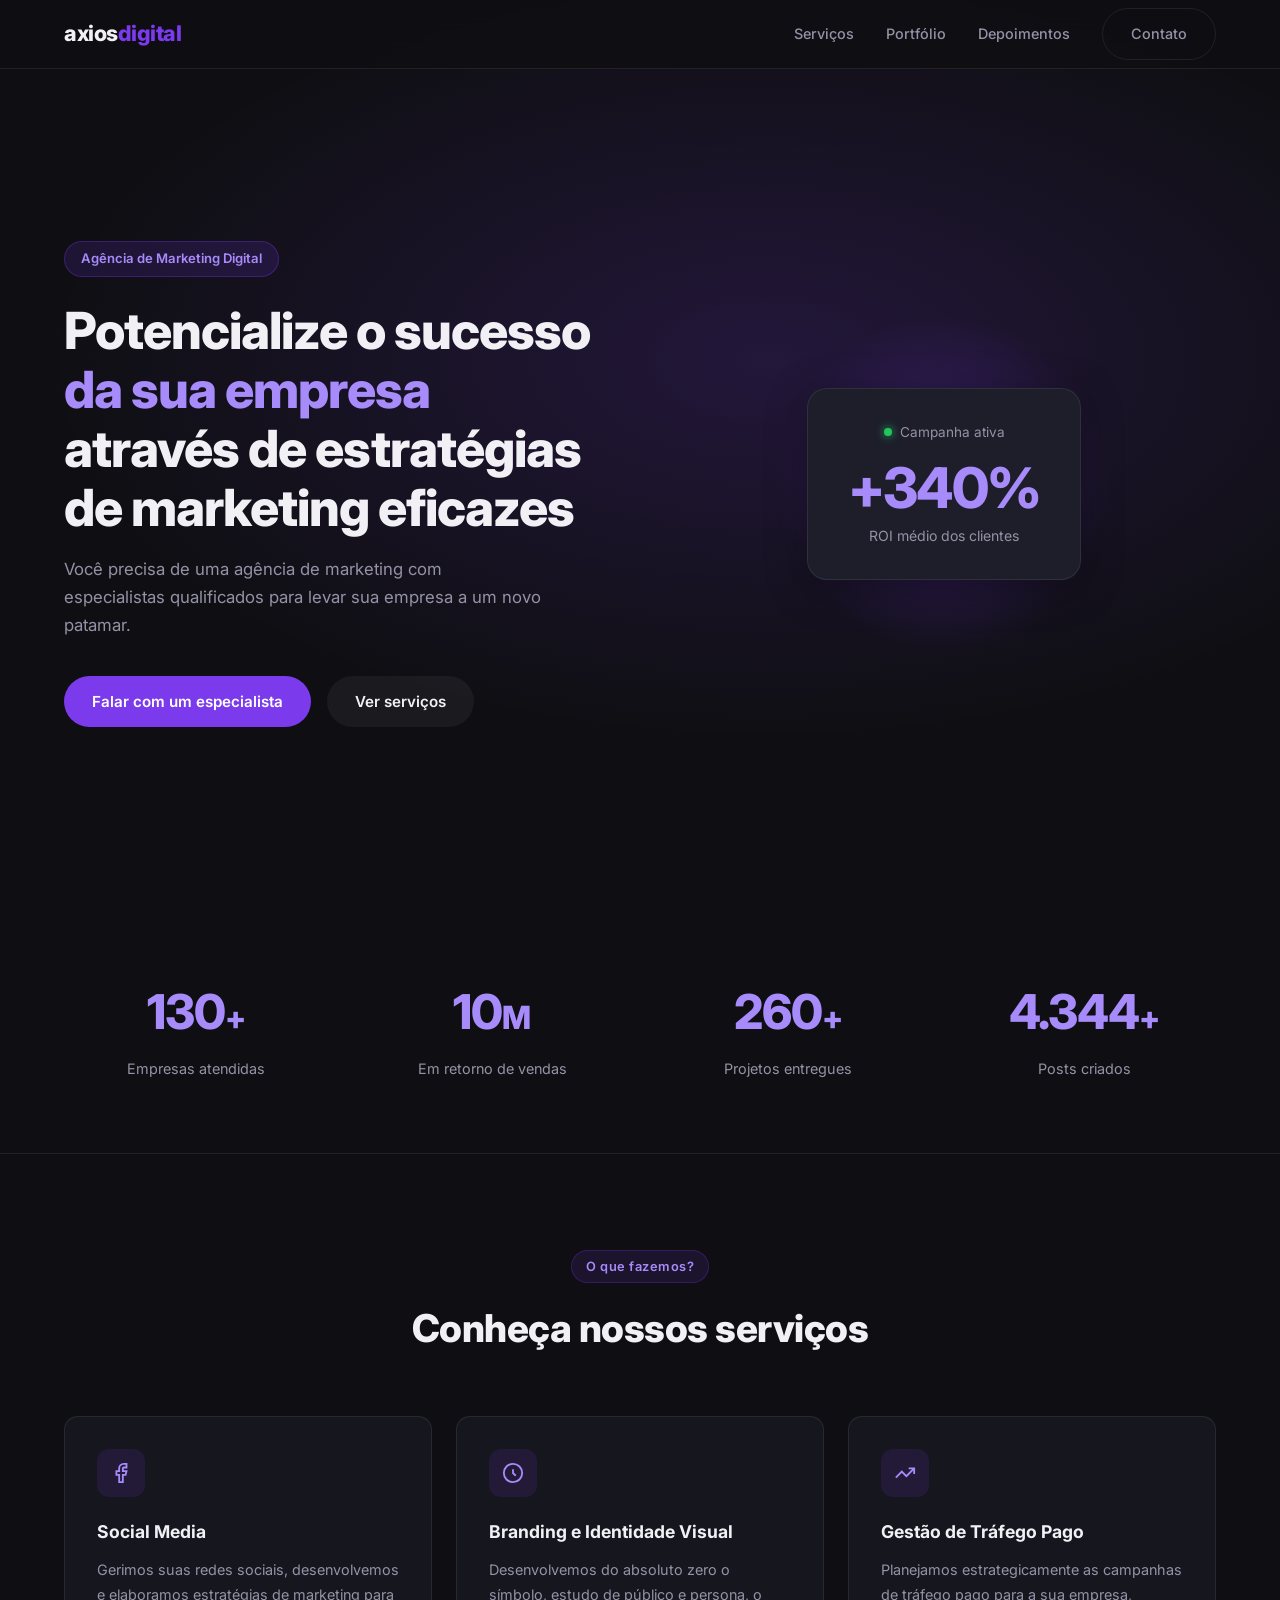
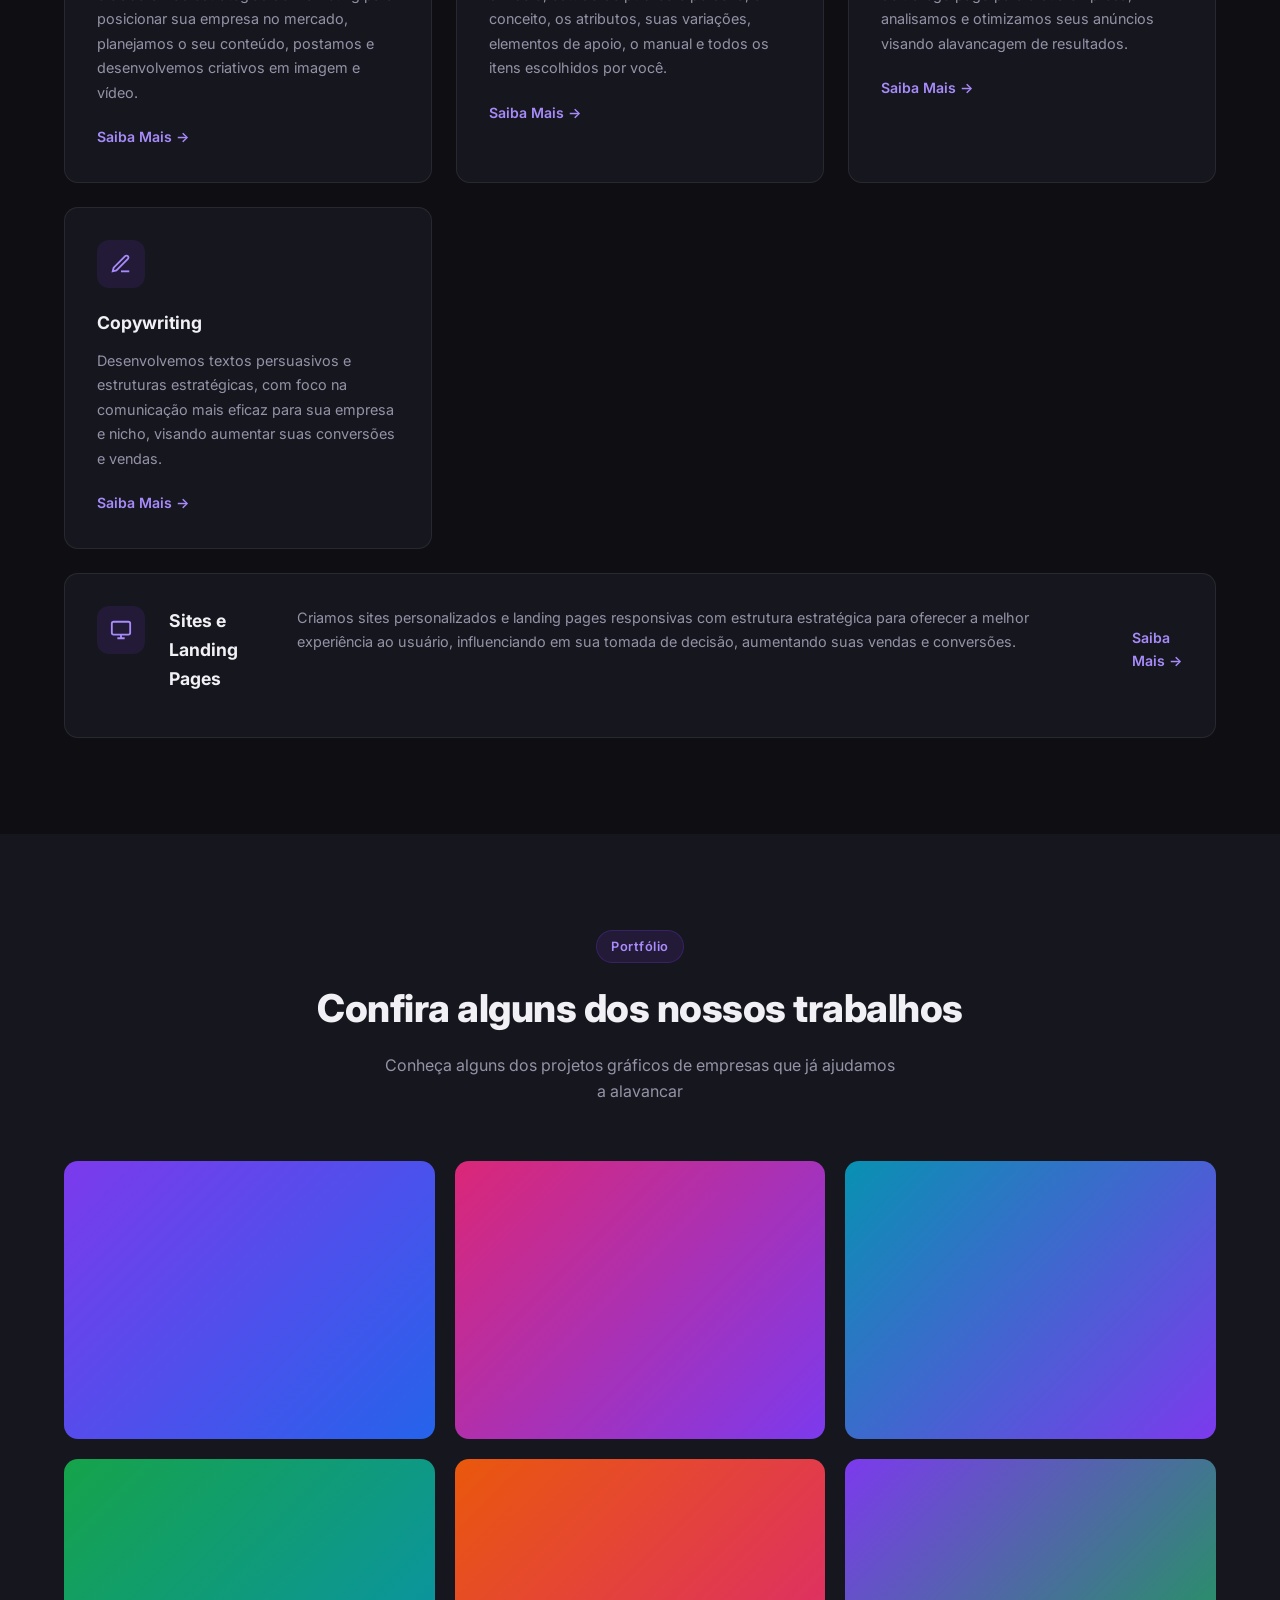
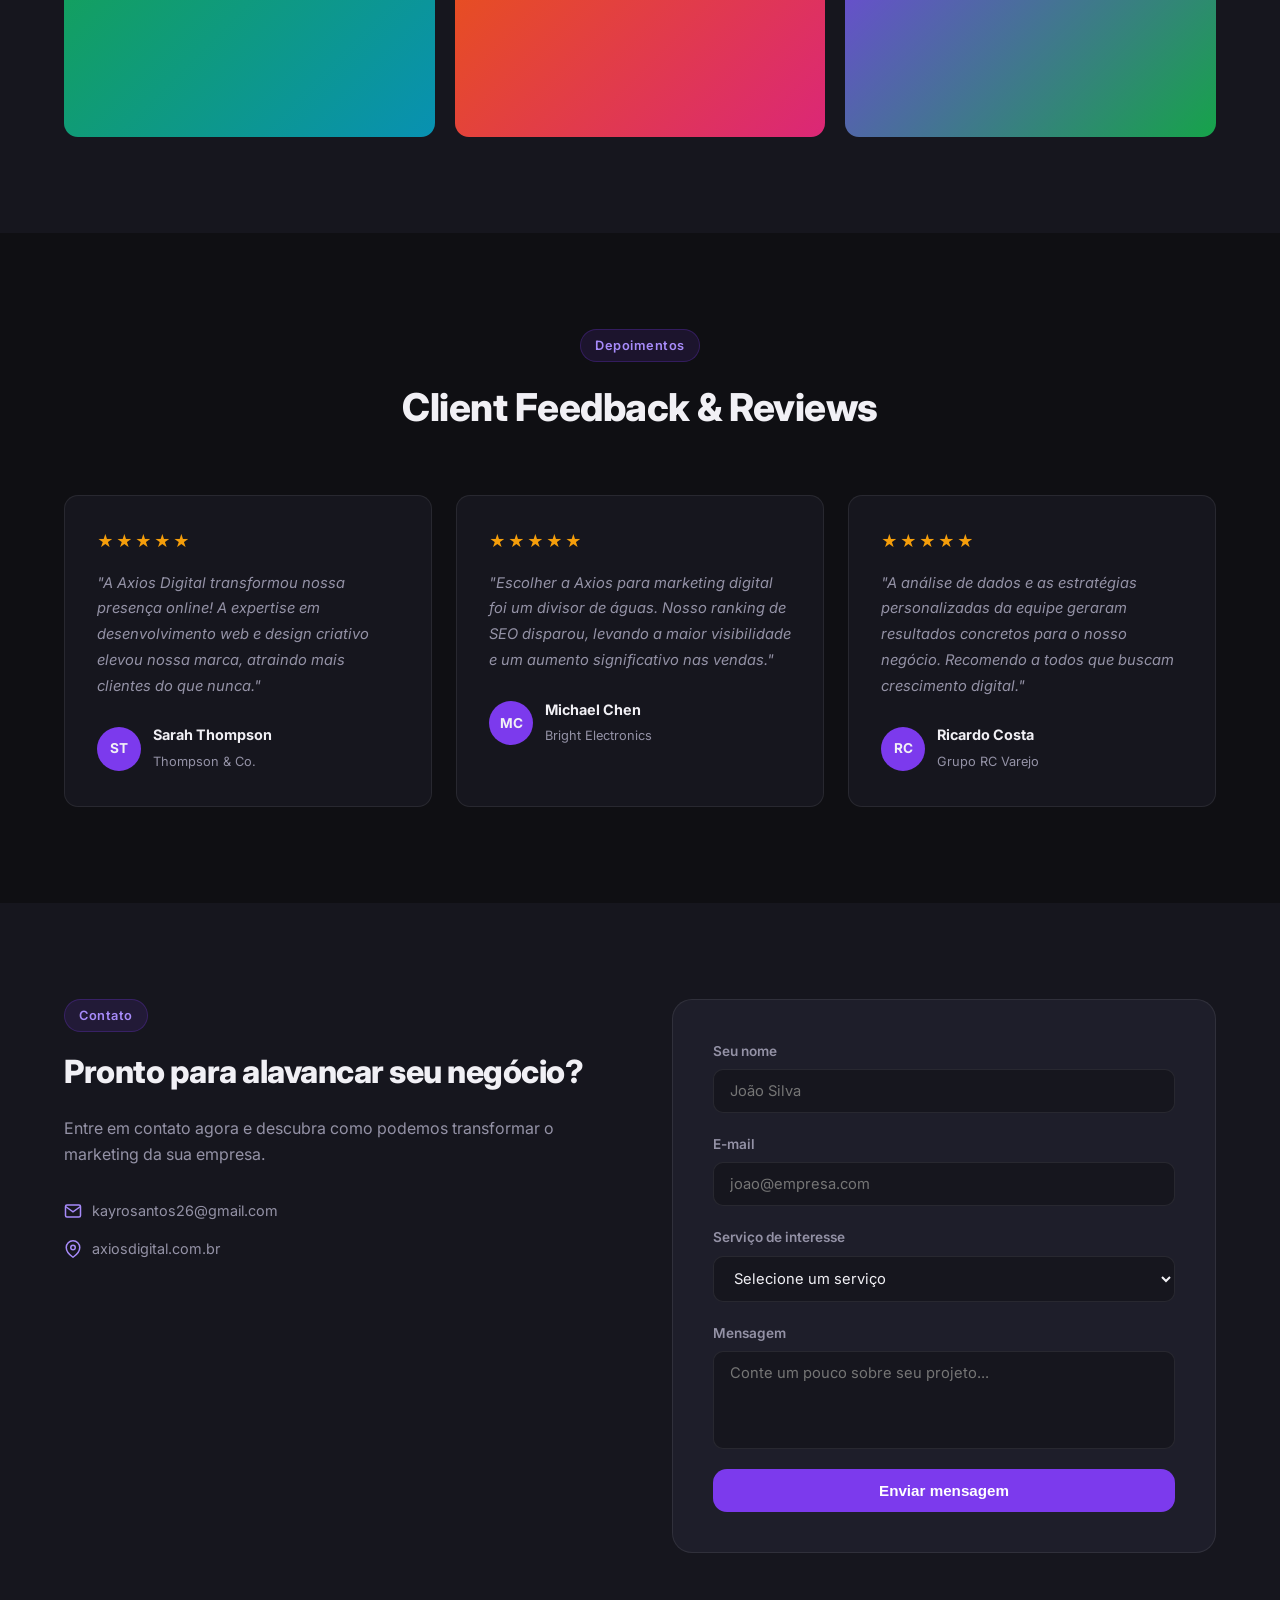
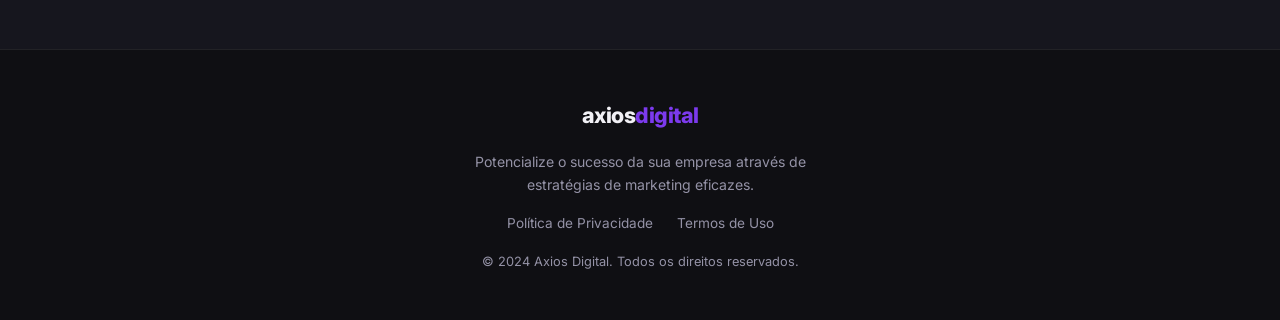
==== index.html @ 8323177e "deploy: publicar site axiosdigital no GitHub Pages" ====
<!DOCTYPE html>
<html lang="pt-BR">
<head>
  <meta charset="UTF-8" />
  <meta name="viewport" content="width=device-width, initial-scale=1.0" />
  <title>Axios Digital — Agência de Marketing</title>
  <meta name="description" content="Potencialize o sucesso da sua empresa através de estratégias de marketing eficazes." />
  <link rel="preconnect" href="https://fonts.googleapis.com" />
  <link href="https://fonts.googleapis.com/css2?family=Inter:wght@300;400;500;600;700;800&display=swap" rel="stylesheet" />
  <link rel="stylesheet" href="style.css" />
</head>
<body>

  <!-- NAV -->
  <header class="nav" id="nav">
    <div class="container nav__inner">
      <a href="#" class="nav__logo">axios<span>digital</span></a>
      <nav class="nav__links">
        <a href="#servicos">Serviços</a>
        <a href="#portfolio">Portfólio</a>
        <a href="#depoimentos">Depoimentos</a>
        <a href="#contato" class="btn btn--outline">Contato</a>
      </nav>
      <button class="nav__hamburger" id="hamburger" aria-label="Menu">
        <span></span><span></span><span></span>
      </button>
    </div>
  </header>

  <!-- HERO -->
  <section class="hero">
    <div class="container hero__inner">
      <div class="hero__text">
        <span class="hero__badge">Agência de Marketing Digital</span>
        <h1 class="hero__title">Potencialize o sucesso <span>da sua empresa</span> através de estratégias de marketing eficazes</h1>
        <p class="hero__sub">Você precisa de uma agência de marketing com especialistas qualificados para levar sua empresa a um novo patamar.</p>
        <div class="hero__ctas">
          <a href="#contato" class="btn btn--primary">Falar com um especialista</a>
          <a href="#servicos" class="btn btn--ghost">Ver serviços</a>
        </div>
      </div>
      <div class="hero__image">
        <div class="hero__glow"></div>
        <div class="hero__card">
          <div class="hero__card-line">
            <span class="dot dot--green"></span>
            <span>Campanha ativa</span>
          </div>
          <div class="hero__card-stat">+340%</div>
          <div class="hero__card-label">ROI médio dos clientes</div>
        </div>
      </div>
    </div>
    <div class="hero__wave">
      <svg viewBox="0 0 1440 80" preserveAspectRatio="none"><path d="M0,40 C360,80 1080,0 1440,40 L1440,80 L0,80 Z" fill="#0f0f13"/></svg>
    </div>
  </section>

  <!-- COUNTERS -->
  <section class="counters" id="counters">
    <div class="container counters__grid">
      <div class="counter-item">
        <span class="counter-num" data-target="150">0</span><span class="counter-plus">+</span>
        <p>Empresas atendidas</p>
      </div>
      <div class="counter-item">
        <span class="counter-num" data-target="12">0</span><span class="counter-plus">M</span>
        <p>Em retorno de vendas</p>
      </div>
      <div class="counter-item">
        <span class="counter-num" data-target="300">0</span><span class="counter-plus">+</span>
        <p>Projetos entregues</p>
      </div>
      <div class="counter-item">
        <span class="counter-num" data-target="5000">0</span><span class="counter-plus">+</span>
        <p>Posts criados</p>
      </div>
    </div>
  </section>

  <!-- SERVICES -->
  <section class="services" id="servicos">
    <div class="container">
      <div class="section-header">
        <span class="section-tag">O que fazemos?</span>
        <h2>Conheça nossos serviços</h2>
      </div>
      <div class="services__grid">
        <div class="service-card">
          <div class="service-card__icon">
            <svg viewBox="0 0 24 24" fill="none" stroke="currentColor" stroke-width="2"><path d="M18 2h-3a5 5 0 0 0-5 5v3H7v4h3v8h4v-8h3l1-4h-4V7a1 1 0 0 1 1-1h3z"/></svg>
          </div>
          <h3>Social Media</h3>
          <p>Gerimos suas redes sociais, desenvolvemos e elaboramos estratégias de marketing para posicionar sua empresa no mercado, planejamos o seu conteúdo, postamos e desenvolvemos criativos em imagem e vídeo.</p>
          <a href="#contato" class="service-link">Saiba Mais →</a>
        </div>
        <div class="service-card">
          <div class="service-card__icon">
            <svg viewBox="0 0 24 24" fill="none" stroke="currentColor" stroke-width="2"><circle cx="12" cy="12" r="10"/><path d="M12 8v4l3 3"/></svg>
          </div>
          <h3>Branding e Identidade Visual</h3>
          <p>Desenvolvemos do absoluto zero o símbolo, estudo de público e persona, o conceito, os atributos, suas variações, elementos de apoio, o manual e todos os itens escolhidos por você.</p>
          <a href="#contato" class="service-link">Saiba Mais →</a>
        </div>
        <div class="service-card">
          <div class="service-card__icon">
            <svg viewBox="0 0 24 24" fill="none" stroke="currentColor" stroke-width="2"><polyline points="22 7 13.5 15.5 8.5 10.5 2 17"/><polyline points="16 7 22 7 22 13"/></svg>
          </div>
          <h3>Gestão de Tráfego Pago</h3>
          <p>Planejamos estrategicamente as campanhas de tráfego pago para a sua empresa, analisamos e otimizamos seus anúncios visando alavancagem de resultados.</p>
          <a href="#contato" class="service-link">Saiba Mais →</a>
        </div>
        <div class="service-card">
          <div class="service-card__icon">
            <svg viewBox="0 0 24 24" fill="none" stroke="currentColor" stroke-width="2"><path d="M12 20h9"/><path d="M16.5 3.5a2.121 2.121 0 0 1 3 3L7 19l-4 1 1-4L16.5 3.5z"/></svg>
          </div>
          <h3>Copywriting</h3>
          <p>Desenvolvemos textos persuasivos e estruturas estratégicas, com foco na comunicação mais eficaz para sua empresa e nicho, visando aumentar suas conversões e vendas.</p>
          <a href="#contato" class="service-link">Saiba Mais →</a>
        </div>
        <div class="service-card service-card--wide">
          <div class="service-card__icon">
            <svg viewBox="0 0 24 24" fill="none" stroke="currentColor" stroke-width="2"><rect x="2" y="3" width="20" height="14" rx="2"/><path d="M8 21h8M12 17v4"/></svg>
          </div>
          <h3>Sites e Landing Pages</h3>
          <p>Criamos sites personalizados e landing pages responsivas com estrutura estratégica para oferecer a melhor experiência ao usuário, influenciando em sua tomada de decisão, aumentando suas vendas e conversões.</p>
          <a href="#contato" class="service-link">Saiba Mais →</a>
        </div>
      </div>
    </div>
  </section>

  <!-- PORTFOLIO -->
  <section class="portfolio" id="portfolio">
    <div class="container">
      <div class="section-header">
        <span class="section-tag">Portfólio</span>
        <h2>Confira alguns dos nossos trabalhos</h2>
        <p>Conheça alguns dos projetos gráficos de empresas que já ajudamos a alavancar</p>
      </div>
      <div class="portfolio__grid">
        <div class="portfolio-item"><div class="portfolio-item__img portfolio-item__img--1"></div><div class="portfolio-item__overlay"><a href="#contato" class="btn btn--primary">Ver Projeto</a></div></div>
        <div class="portfolio-item"><div class="portfolio-item__img portfolio-item__img--2"></div><div class="portfolio-item__overlay"><a href="#contato" class="btn btn--primary">Ver Projeto</a></div></div>
        <div class="portfolio-item"><div class="portfolio-item__img portfolio-item__img--3"></div><div class="portfolio-item__overlay"><a href="#contato" class="btn btn--primary">Ver Projeto</a></div></div>
        <div class="portfolio-item"><div class="portfolio-item__img portfolio-item__img--4"></div><div class="portfolio-item__overlay"><a href="#contato" class="btn btn--primary">Ver Projeto</a></div></div>
        <div class="portfolio-item"><div class="portfolio-item__img portfolio-item__img--5"></div><div class="portfolio-item__overlay"><a href="#contato" class="btn btn--primary">Ver Projeto</a></div></div>
        <div class="portfolio-item"><div class="portfolio-item__img portfolio-item__img--6"></div><div class="portfolio-item__overlay"><a href="#contato" class="btn btn--primary">Ver Projeto</a></div></div>
      </div>
    </div>
  </section>

  <!-- TESTIMONIALS -->
  <section class="testimonials" id="depoimentos">
    <div class="container">
      <div class="section-header">
        <span class="section-tag">Depoimentos</span>
        <h2>Client Feedback & Reviews</h2>
      </div>
      <div class="testimonials__grid">
        <div class="testimonial-card">
          <div class="testimonial-card__stars">★★★★★</div>
          <p>"A Axios Digital transformou nossa presença online! A expertise em desenvolvimento web e design criativo elevou nossa marca, atraindo mais clientes do que nunca."</p>
          <div class="testimonial-card__author"><div class="testimonial-card__avatar">ST</div><div><strong>Sarah Thompson</strong><span>Thompson & Co.</span></div></div>
        </div>
        <div class="testimonial-card">
          <div class="testimonial-card__stars">★★★★★</div>
          <p>"Escolher a Axios para marketing digital foi um divisor de águas. Nosso ranking de SEO disparou, levando a maior visibilidade e um aumento significativo nas vendas."</p>
          <div class="testimonial-card__author"><div class="testimonial-card__avatar">MC</div><div><strong>Michael Chen</strong><span>Bright Electronics</span></div></div>
        </div>
        <div class="testimonial-card">
          <div class="testimonial-card__stars">★★★★★</div>
          <p>"A análise de dados e as estratégias personalizadas da equipe geraram resultados concretos para o nosso negócio. Recomendo a todos que buscam crescimento digital."</p>
          <div class="testimonial-card__author"><div class="testimonial-card__avatar">RC</div><div><strong>Ricardo Costa</strong><span>Grupo RC Varejo</span></div></div>
        </div>
      </div>
    </div>
  </section>

  <!-- CONTACT -->
  <section class="contact" id="contato">
    <div class="container contact__inner">
      <div class="contact__text">
        <span class="section-tag">Contato</span>
        <h2>Pronto para alavancar seu negócio?</h2>
        <p>Entre em contato agora e descubra como podemos transformar o marketing da sua empresa.</p>
        <ul class="contact__info">
          <li><svg viewBox="0 0 24 24" fill="none" stroke="currentColor" stroke-width="2"><path d="M4 4h16c1.1 0 2 .9 2 2v12c0 1.1-.9 2-2 2H4c-1.1 0-2-.9-2-2V6c0-1.1.9-2 2-2z"/><polyline points="22,6 12,13 2,6"/></svg>kayrosantos26@gmail.com</li>
          <li><svg viewBox="0 0 24 24" fill="none" stroke="currentColor" stroke-width="2"><path d="M21 10c0 7-9 13-9 13s-9-6-9-13a9 9 0 0 1 18 0z"/><circle cx="12" cy="10" r="3"/></svg>axiosdigital.com.br</li>
        </ul>
      </div>
      <form class="contact__form" id="contactForm">
        <div class="form-group"><label for="nome">Seu nome</label><input type="text" id="nome" placeholder="João Silva" required /></div>
        <div class="form-group"><label for="email">E-mail</label><input type="email" id="email" placeholder="joao@empresa.com" required /></div>
        <div class="form-group"><label for="servico">Serviço de interesse</label><select id="servico"><option value="">Selecione um serviço</option><option>Social Media</option><option>Branding e Identidade Visual</option><option>Gestão de Tráfego Pago</option><option>Copywriting</option><option>Sites e Landing Pages</option></select></div>
        <div class="form-group"><label for="mensagem">Mensagem</label><textarea id="mensagem" rows="4" placeholder="Conte um pouco sobre seu projeto..."></textarea></div>
        <button type="submit" class="btn btn--primary btn--full">Enviar mensagem</button>
      </form>
    </div>
  </section>

  <!-- FOOTER -->
  <footer class="footer">
    <div class="container footer__inner">
      <a href="#" class="nav__logo">axios<span>digital</span></a>
      <p>Potencialize o sucesso da sua empresa através de estratégias de marketing eficazes.</p>
      <div class="footer__links">
        <a href="#">Política de Privacidade</a>
        <a href="#">Termos de Uso</a>
      </div>
      <p class="footer__copy">© 2024 Axios Digital. Todos os direitos reservados.</p>
    </div>
  </footer>

  <script src="main.js"></script>
</body>
</html>
---- style.css ----
*, *::before, *::after { box-sizing: border-box; margin: 0; padding: 0; }

:root {
  --accent: #7c3aed;
  --accent-light: #a78bfa;
  --accent-dark: #5b21b6;
  --bg: #0f0f13;
  --bg2: #16161e;
  --bg3: #1e1e2a;
  --text: #f1f0f5;
  --text-muted: #9492a6;
  --border: rgba(255,255,255,0.08);
  --radius: 14px;
  --shadow: 0 8px 40px rgba(0,0,0,0.4);
}

html { scroll-behavior: smooth; }
body { font-family: 'Inter', sans-serif; background: var(--bg); color: var(--text); line-height: 1.65; overflow-x: hidden; }
.container { max-width: 1200px; margin: 0 auto; padding: 0 24px; }

.btn { display: inline-flex; align-items: center; gap: 8px; padding: 13px 28px; border-radius: 50px; font-weight: 600; font-size: 0.95rem; text-decoration: none; cursor: pointer; border: none; transition: all 0.25s ease; }
.btn--primary { background: var(--accent); color: #fff; }
.btn--primary:hover { background: var(--accent-dark); transform: translateY(-2px); box-shadow: 0 8px 24px rgba(124,58,237,0.4); }
.btn--outline { background: transparent; color: var(--text); border: 1.5px solid var(--border); }
.btn--outline:hover { border-color: var(--accent); color: var(--accent); }
.btn--ghost { background: rgba(255,255,255,0.05); color: var(--text); }
.btn--ghost:hover { background: rgba(255,255,255,0.1); }
.btn--full { width: 100%; justify-content: center; border-radius: var(--radius); }

.nav { position: fixed; top: 0; left: 0; right: 0; z-index: 100; background: rgba(15,15,19,0.85); backdrop-filter: blur(16px); border-bottom: 1px solid var(--border); transition: background 0.3s; }
.nav__inner { display: flex; align-items: center; justify-content: space-between; height: 68px; }
.nav__logo { font-size: 1.35rem; font-weight: 800; color: var(--text); text-decoration: none; letter-spacing: -0.5px; }
.nav__logo span { color: var(--accent); }
.nav__links { display: flex; align-items: center; gap: 32px; }
.nav__links a { color: var(--text-muted); text-decoration: none; font-size: 0.9rem; font-weight: 500; transition: color 0.2s; }
.nav__links a:hover { color: var(--text); }
.nav__hamburger { display: none; flex-direction: column; gap: 5px; background: none; border: none; cursor: pointer; padding: 4px; }
.nav__hamburger span { display: block; width: 24px; height: 2px; background: var(--text); border-radius: 2px; }

.hero { min-height: 100vh; display: flex; align-items: center; background: radial-gradient(ellipse 80% 60% at 60% 40%, rgba(124,58,237,0.18) 0%, transparent 70%), var(--bg); padding-top: 68px; position: relative; }
.hero__inner { display: grid; grid-template-columns: 1fr 1fr; gap: 64px; align-items: center; padding: 80px 24px; }
.hero__badge { display: inline-block; background: rgba(124,58,237,0.15); color: var(--accent-light); border: 1px solid rgba(124,58,237,0.3); border-radius: 50px; padding: 6px 16px; font-size: 0.82rem; font-weight: 600; margin-bottom: 24px; }
.hero__title { font-size: clamp(2rem, 4vw, 3.2rem); font-weight: 800; line-height: 1.15; letter-spacing: -1px; margin-bottom: 20px; }
.hero__title span { color: var(--accent-light); }
.hero__sub { color: var(--text-muted); font-size: 1.05rem; margin-bottom: 36px; max-width: 480px; }
.hero__ctas { display: flex; gap: 16px; flex-wrap: wrap; }
.hero__image { display: flex; justify-content: center; align-items: center; position: relative; }
.hero__glow { position: absolute; width: 340px; height: 340px; background: radial-gradient(circle, rgba(124,58,237,0.35) 0%, transparent 70%); border-radius: 50%; }
.hero__card { position: relative; background: var(--bg3); border: 1px solid var(--border); border-radius: 20px; padding: 32px 40px; text-align: center; box-shadow: var(--shadow); min-width: 240px; }
.hero__card-line { display: flex; align-items: center; justify-content: center; gap: 8px; font-size: 0.85rem; color: var(--text-muted); margin-bottom: 16px; }
.dot { width: 8px; height: 8px; border-radius: 50%; }
.dot--green { background: #22c55e; box-shadow: 0 0 8px #22c55e; animation: pulse 2s infinite; }
@keyframes pulse { 0%,100%{opacity:1} 50%{opacity:0.4} }
.hero__card-stat { font-size: 3.5rem; font-weight: 800; color: var(--accent-light); letter-spacing: -2px; line-height: 1; }
.hero__card-label { color: var(--text-muted); font-size: 0.88rem; margin-top: 8px; }
.hero__wave { position: absolute; bottom: -1px; left: 0; right: 0; }
.hero__wave svg { display: block; width: 100%; }

.counters { background: var(--bg); padding: 72px 0; border-bottom: 1px solid var(--border); }
.counters__grid { display: grid; grid-template-columns: repeat(4, 1fr); gap: 32px; text-align: center; }
.counter-num { font-size: 3rem; font-weight: 800; color: var(--accent-light); letter-spacing: -1px; }
.counter-plus { font-size: 2rem; font-weight: 800; color: var(--accent-light); }
.counter-item p { color: var(--text-muted); margin-top: 6px; font-size: 0.9rem; }

.section-header { text-align: center; margin-bottom: 56px; }
.section-tag { display: inline-block; background: rgba(124,58,237,0.12); color: var(--accent-light); border: 1px solid rgba(124,58,237,0.25); border-radius: 50px; padding: 5px 14px; font-size: 0.8rem; font-weight: 600; letter-spacing: 0.5px; margin-bottom: 14px; }
.section-header h2 { font-size: clamp(1.6rem, 3vw, 2.4rem); font-weight: 800; letter-spacing: -0.5px; margin-bottom: 12px; }
.section-header p { color: var(--text-muted); max-width: 520px; margin: 0 auto; }

.services { padding: 96px 0; background: var(--bg); }
.services__grid { display: grid; grid-template-columns: repeat(3, 1fr); gap: 24px; }
.service-card--wide { grid-column: span 3; display: flex; gap: 24px; align-items: flex-start; }
.service-card { background: var(--bg2); border: 1px solid var(--border); border-radius: var(--radius); padding: 32px; transition: border-color 0.3s, transform 0.3s; }
.service-card:hover { border-color: rgba(124,58,237,0.5); transform: translateY(-4px); }
.service-card__icon { width: 48px; height: 48px; background: rgba(124,58,237,0.12); border-radius: 12px; display: flex; align-items: center; justify-content: center; margin-bottom: 20px; flex-shrink: 0; }
.service-card__icon svg { width: 22px; height: 22px; stroke: var(--accent-light); }
.service-card h3 { font-size: 1.1rem; font-weight: 700; margin-bottom: 12px; }
.service-card p { color: var(--text-muted); font-size: 0.9rem; line-height: 1.7; }
.service-link { display: inline-block; margin-top: 20px; color: var(--accent-light); text-decoration: none; font-size: 0.88rem; font-weight: 600; }
.service-link:hover { color: var(--accent); }

.portfolio { padding: 96px 0; background: var(--bg2); }
.portfolio__grid { display: grid; grid-template-columns: repeat(3, 1fr); gap: 20px; }
.portfolio-item { position: relative; border-radius: var(--radius); overflow: hidden; aspect-ratio: 4/3; cursor: pointer; }
.portfolio-item__img { width: 100%; height: 100%; transition: transform 0.4s ease; }
.portfolio-item__img--1 { background: linear-gradient(135deg, #7c3aed 0%, #2563eb 100%); }
.portfolio-item__img--2 { background: linear-gradient(135deg, #db2777 0%, #7c3aed 100%); }
.portfolio-item__img--3 { background: linear-gradient(135deg, #0891b2 0%, #7c3aed 100%); }
.portfolio-item__img--4 { background: linear-gradient(135deg, #16a34a 0%, #0891b2 100%); }
.portfolio-item__img--5 { background: linear-gradient(135deg, #ea580c 0%, #db2777 100%); }
.portfolio-item__img--6 { background: linear-gradient(135deg, #7c3aed 0%, #16a34a 100%); }
.portfolio-item__overlay { position: absolute; inset: 0; background: rgba(0,0,0,0.6); display: flex; align-items: center; justify-content: center; opacity: 0; transition: opacity 0.3s; }
.portfolio-item:hover .portfolio-item__overlay { opacity: 1; }
.portfolio-item:hover .portfolio-item__img { transform: scale(1.06); }

.testimonials { padding: 96px 0; background: var(--bg); }
.testimonials__grid { display: grid; grid-template-columns: repeat(3, 1fr); gap: 24px; }
.testimonial-card { background: var(--bg2); border: 1px solid var(--border); border-radius: var(--radius); padding: 32px; transition: border-color 0.3s; }
.testimonial-card:hover { border-color: rgba(124,58,237,0.4); }
.testimonial-card__stars { color: #f59e0b; font-size: 1rem; margin-bottom: 16px; letter-spacing: 2px; }
.testimonial-card p { color: var(--text-muted); font-size: 0.92rem; line-height: 1.75; margin-bottom: 24px; font-style: italic; }
.testimonial-card__author { display: flex; align-items: center; gap: 12px; }
.testimonial-card__avatar { width: 44px; height: 44px; background: var(--accent); border-radius: 50%; display: flex; align-items: center; justify-content: center; font-weight: 700; font-size: 0.85rem; flex-shrink: 0; }
.testimonial-card__author strong { display: block; font-size: 0.9rem; }
.testimonial-card__author span { color: var(--text-muted); font-size: 0.8rem; }

.contact { padding: 96px 0; background: var(--bg2); }
.contact__inner { display: grid; grid-template-columns: 1fr 1fr; gap: 64px; align-items: start; }
.contact__text h2 { font-size: 2rem; font-weight: 800; margin-bottom: 16px; letter-spacing: -0.5px; }
.contact__text p { color: var(--text-muted); margin-bottom: 32px; }
.contact__info { list-style: none; display: flex; flex-direction: column; gap: 14px; }
.contact__info li { display: flex; align-items: center; gap: 10px; color: var(--text-muted); font-size: 0.9rem; }
.contact__info svg { width: 18px; height: 18px; stroke: var(--accent-light); flex-shrink: 0; }
.contact__form { background: var(--bg3); border: 1px solid var(--border); border-radius: 20px; padding: 40px; display: flex; flex-direction: column; gap: 20px; }
.form-group { display: flex; flex-direction: column; gap: 7px; }
.form-group label { font-size: 0.85rem; font-weight: 600; color: var(--text-muted); }
.form-group input, .form-group select, .form-group textarea { background: var(--bg2); border: 1px solid var(--border); border-radius: 10px; padding: 12px 16px; color: var(--text); font-size: 0.92rem; font-family: inherit; transition: border-color 0.2s; outline: none; resize: none; }
.form-group input:focus, .form-group select:focus, .form-group textarea:focus { border-color: var(--accent); }
.form-group select option { background: var(--bg2); }

.footer { background: var(--bg); border-top: 1px solid var(--border); padding: 48px 0; text-align: center; }
.footer__inner { display: flex; flex-direction: column; align-items: center; gap: 16px; }
.footer p { color: var(--text-muted); font-size: 0.88rem; max-width: 400px; }
.footer__links { display: flex; gap: 24px; }
.footer__links a { color: var(--text-muted); text-decoration: none; font-size: 0.85rem; transition: color 0.2s; }
.footer__links a:hover { color: var(--accent-light); }
.footer__copy { font-size: 0.8rem !important; }

@media (max-width: 1024px) { .services__grid { grid-template-columns: repeat(2, 1fr); } .service-card--wide { grid-column: span 2; } }
@media (max-width: 768px) { .hero__inner { grid-template-columns: 1fr; text-align: center; } .hero__sub { margin: 0 auto 36px; } .hero__ctas { justify-content: center; } .hero__image { display: none; } .counters__grid { grid-template-columns: repeat(2, 1fr); } .services__grid { grid-template-columns: 1fr; } .service-card--wide { grid-column: span 1; flex-direction: column; } .portfolio__grid { grid-template-columns: repeat(2, 1fr); } .testimonials__grid { grid-template-columns: 1fr; } .contact__inner { grid-template-columns: 1fr; } .nav__links { display: none; } .nav__hamburger { display: flex; } }
@media (max-width: 480px) { .portfolio__grid { grid-template-columns: 1fr; } .counters__grid { grid-template-columns: repeat(2, 1fr); } .hero__title { font-size: 1.8rem; } }
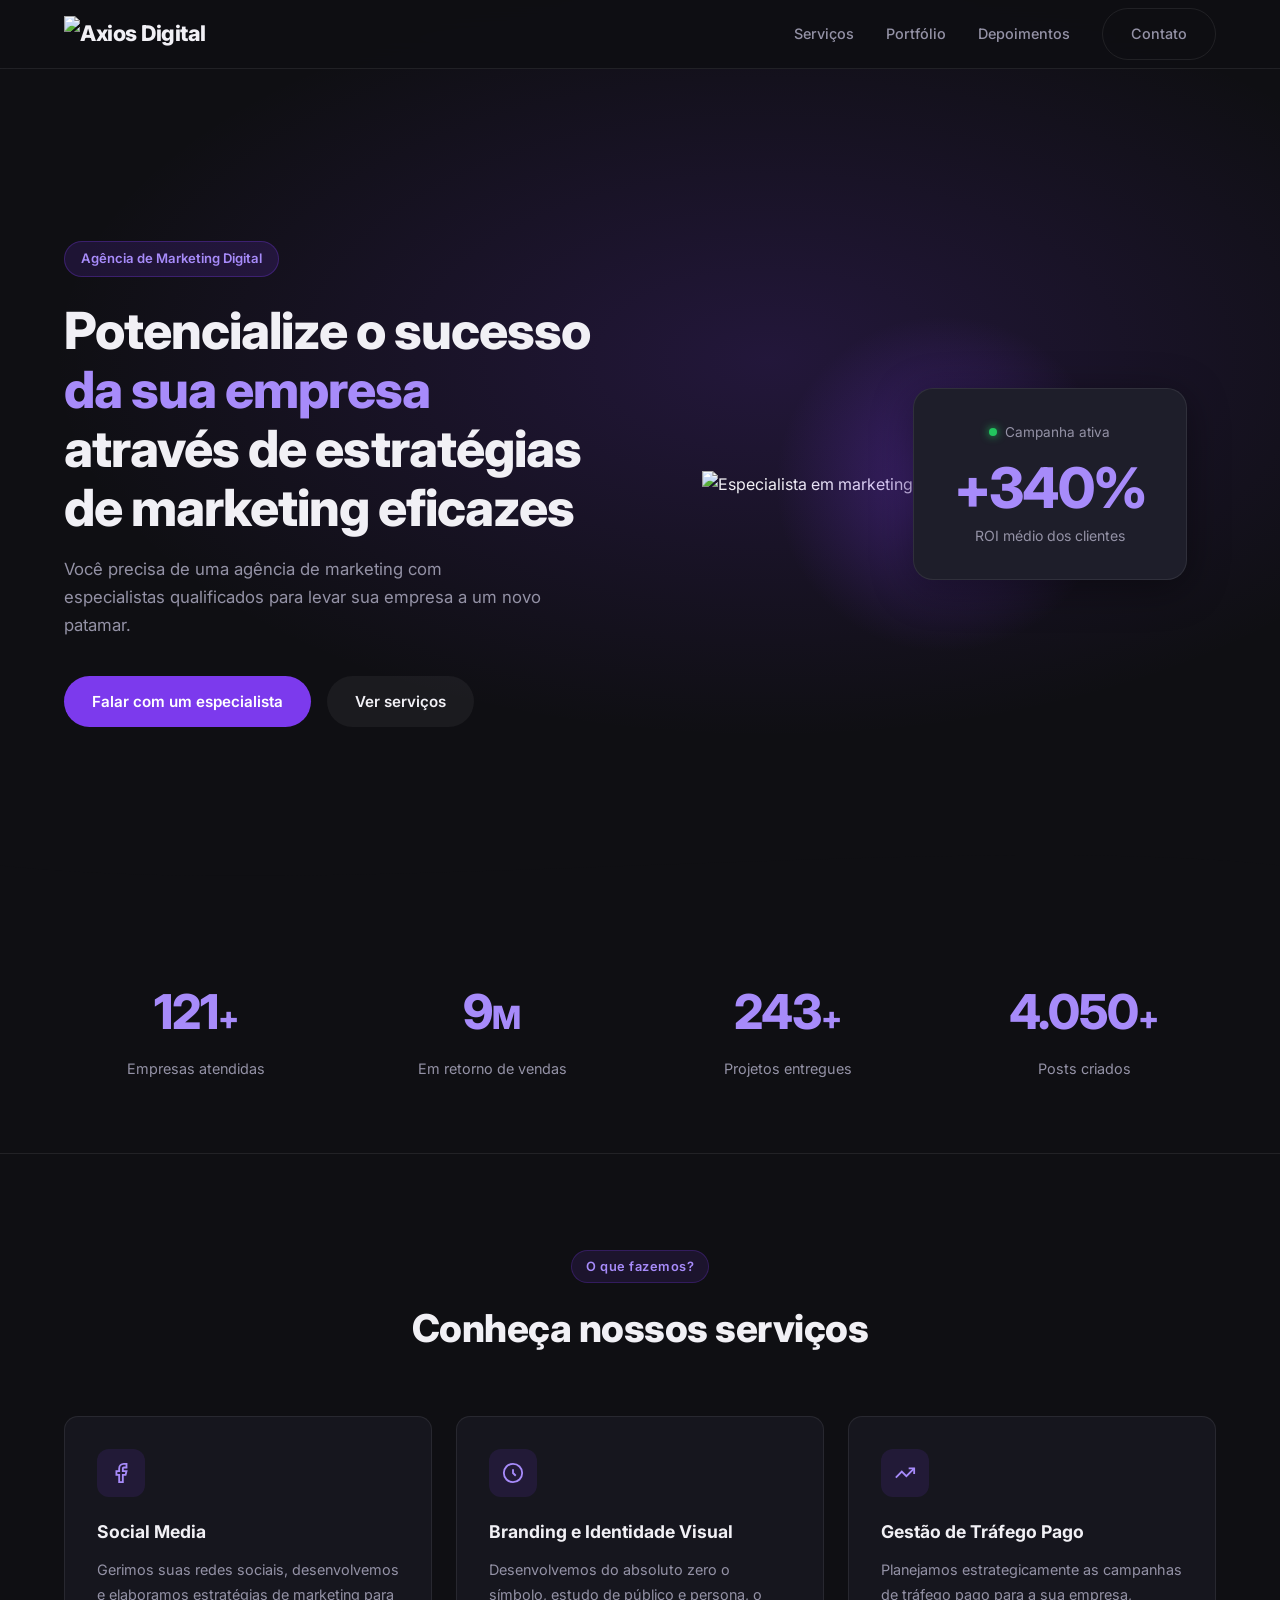
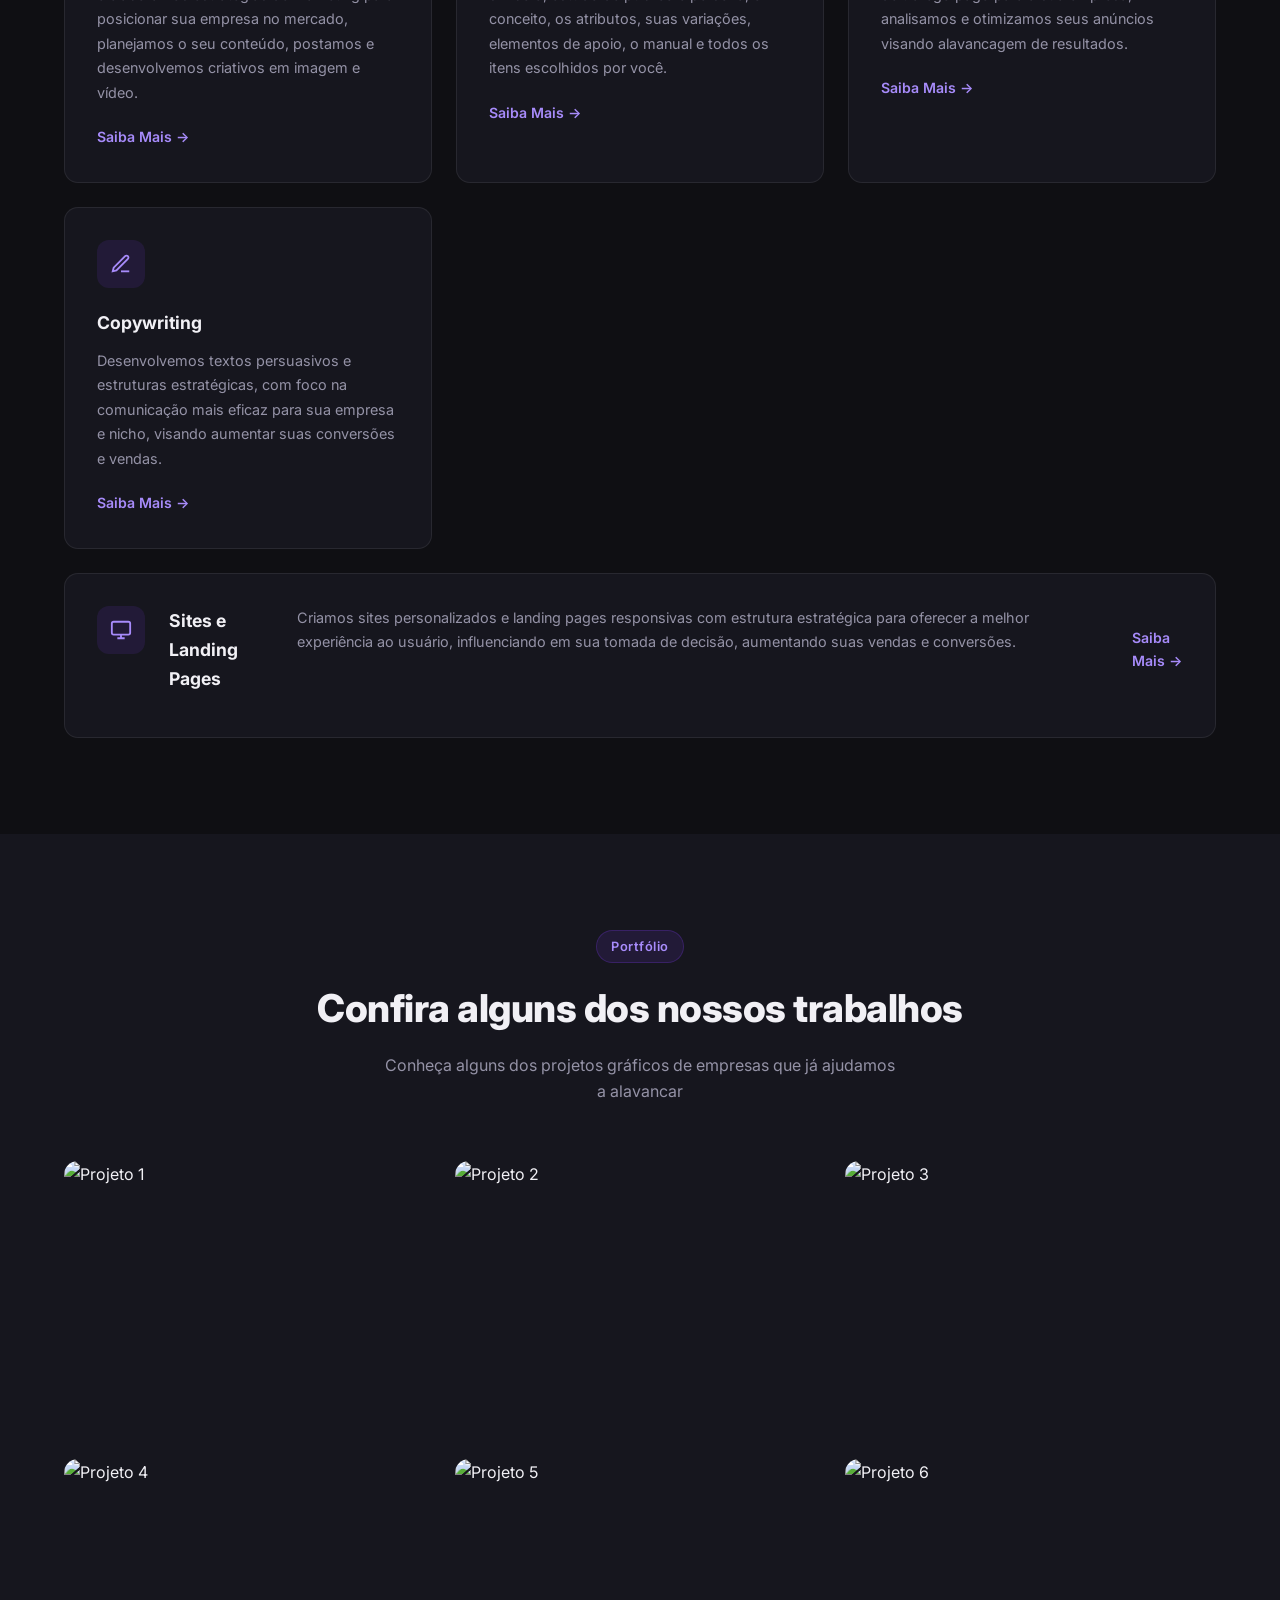
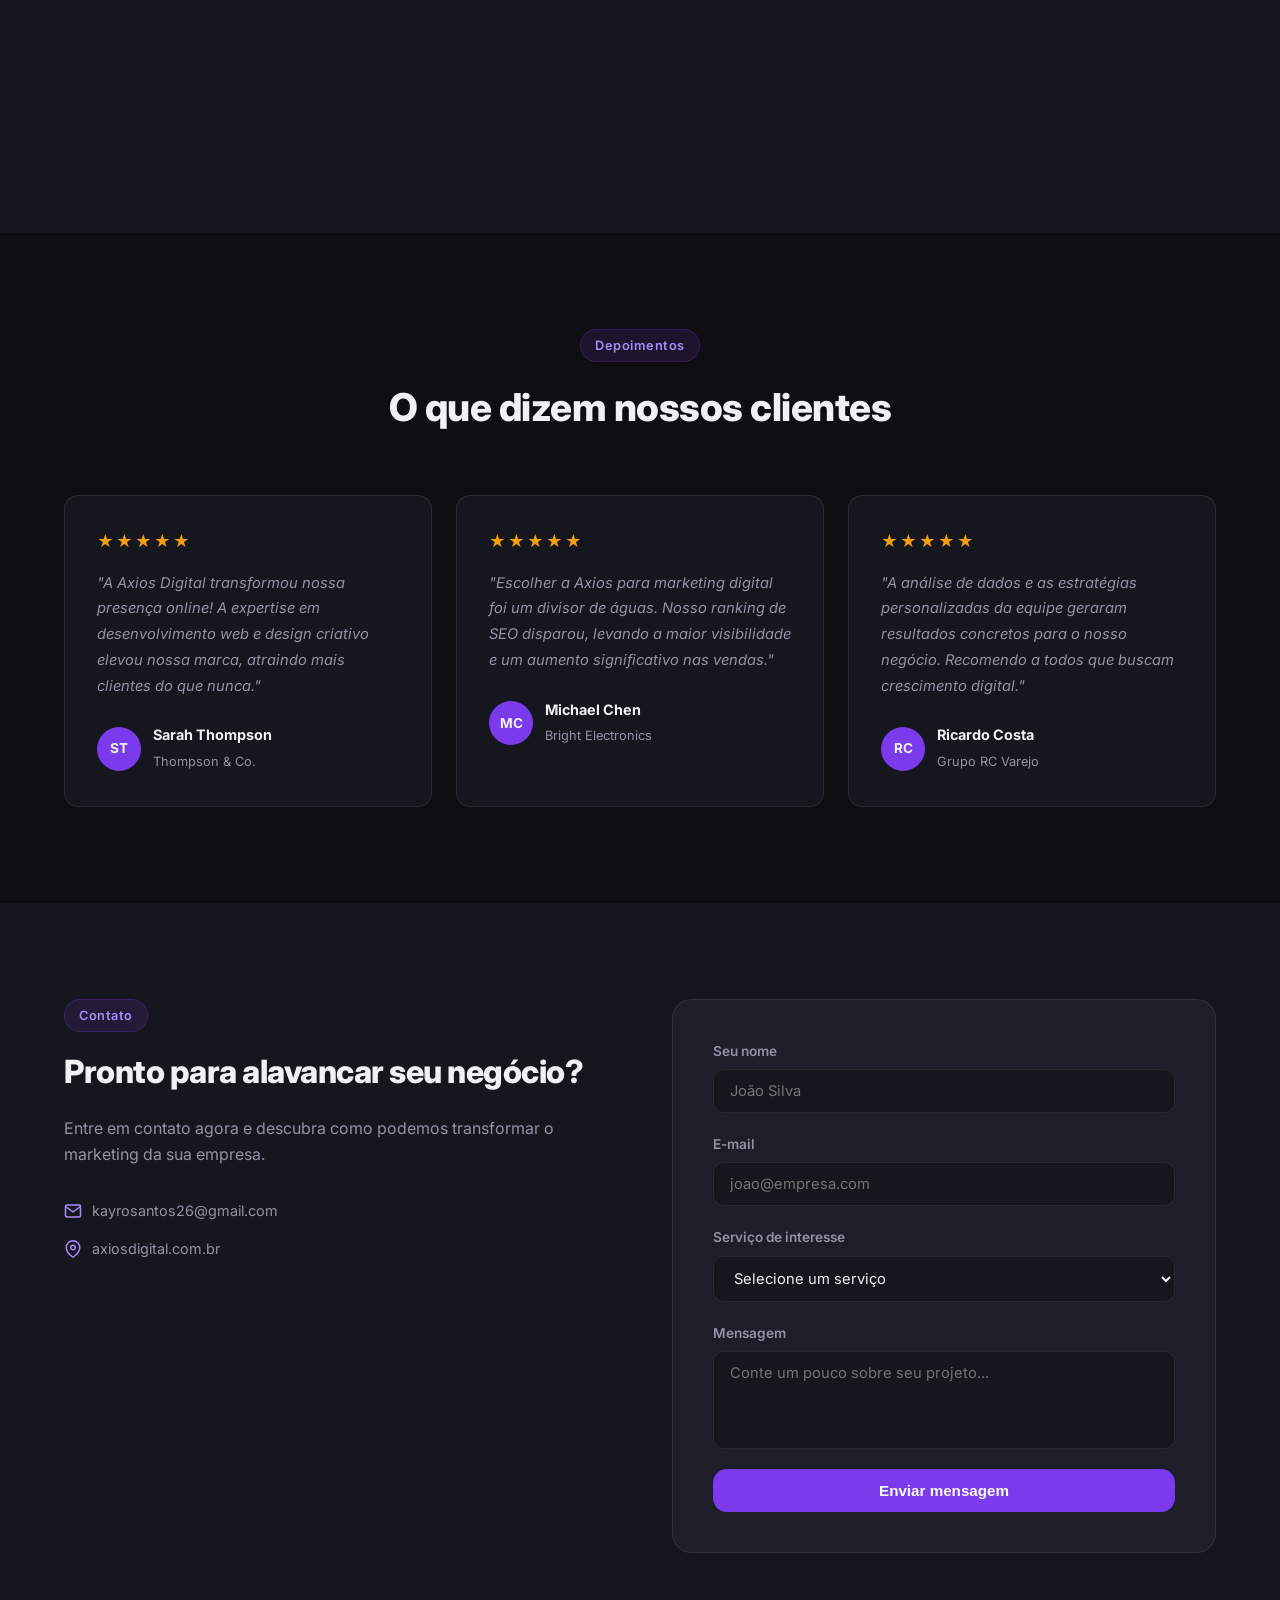
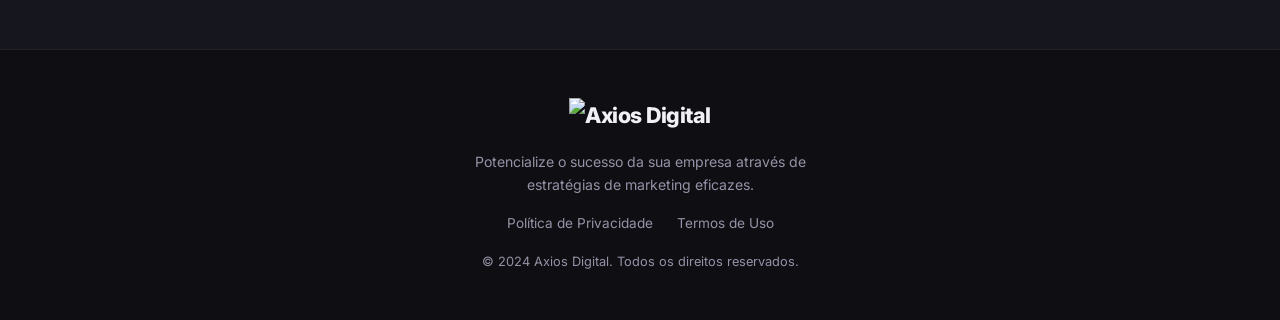
==== commit 0072d854: "feat: site com imagens reais do backup axiosdigital" ====
--- a/index.html
+++ b/index.html
@@ -8,13 +8,13 @@
   <link rel="preconnect" href="https://fonts.googleapis.com" />
   <link href="https://fonts.googleapis.com/css2?family=Inter:wght@300;400;500;600;700;800&display=swap" rel="stylesheet" />
   <link rel="stylesheet" href="style.css" />
+  <link rel="icon" href="images/favicon.png" />
 </head>
 <body>
 
-  <!-- NAV -->
   <header class="nav" id="nav">
     <div class="container nav__inner">
-      <a href="#" class="nav__logo">axios<span>digital</span></a>
+      <a href="#" class="nav__logo"><img src="images/logo.png" alt="Axios Digital" class="nav__logo-img" /></a>
       <nav class="nav__links">
         <a href="#servicos">Serviços</a>
         <a href="#portfolio">Portfólio</a>
@@ -27,7 +27,6 @@
     </div>
   </header>
 
-  <!-- HERO -->
   <section class="hero">
     <div class="container hero__inner">
       <div class="hero__text">
@@ -41,142 +40,64 @@
       </div>
       <div class="hero__image">
         <div class="hero__glow"></div>
+        <img src="images/pessoa.jpg" alt="Especialista em marketing" class="hero__photo" />
         <div class="hero__card">
-          <div class="hero__card-line">
-            <span class="dot dot--green"></span>
-            <span>Campanha ativa</span>
-          </div>
+          <div class="hero__card-line"><span class="dot dot--green"></span><span>Campanha ativa</span></div>
           <div class="hero__card-stat">+340%</div>
           <div class="hero__card-label">ROI médio dos clientes</div>
         </div>
       </div>
     </div>
-    <div class="hero__wave">
-      <svg viewBox="0 0 1440 80" preserveAspectRatio="none"><path d="M0,40 C360,80 1080,0 1440,40 L1440,80 L0,80 Z" fill="#0f0f13"/></svg>
+    <div class="hero__wave"><svg viewBox="0 0 1440 80" preserveAspectRatio="none"><path d="M0,40 C360,80 1080,0 1440,40 L1440,80 L0,80 Z" fill="#0f0f13"/></svg></div>
+  </section>
+
+  <section class="counters" id="counters">
+    <div class="container counters__grid">
+      <div class="counter-item"><span class="counter-num" data-target="150">0</span><span class="counter-plus">+</span><p>Empresas atendidas</p></div>
+      <div class="counter-item"><span class="counter-num" data-target="12">0</span><span class="counter-plus">M</span><p>Em retorno de vendas</p></div>
+      <div class="counter-item"><span class="counter-num" data-target="300">0</span><span class="counter-plus">+</span><p>Projetos entregues</p></div>
+      <div class="counter-item"><span class="counter-num" data-target="5000">0</span><span class="counter-plus">+</span><p>Posts criados</p></div>
     </div>
   </section>
 
-  <!-- COUNTERS -->
-  <section class="counters" id="counters">
-    <div class="container counters__grid">
-      <div class="counter-item">
-        <span class="counter-num" data-target="150">0</span><span class="counter-plus">+</span>
-        <p>Empresas atendidas</p>
-      </div>
-      <div class="counter-item">
-        <span class="counter-num" data-target="12">0</span><span class="counter-plus">M</span>
-        <p>Em retorno de vendas</p>
-      </div>
-      <div class="counter-item">
-        <span class="counter-num" data-target="300">0</span><span class="counter-plus">+</span>
-        <p>Projetos entregues</p>
-      </div>
-      <div class="counter-item">
-        <span class="counter-num" data-target="5000">0</span><span class="counter-plus">+</span>
-        <p>Posts criados</p>
+  <section class="services" id="servicos">
+    <div class="container">
+      <div class="section-header"><span class="section-tag">O que fazemos?</span><h2>Conheça nossos serviços</h2></div>
+      <div class="services__grid">
+        <div class="service-card"><div class="service-card__icon"><svg viewBox="0 0 24 24" fill="none" stroke="currentColor" stroke-width="2"><path d="M18 2h-3a5 5 0 0 0-5 5v3H7v4h3v8h4v-8h3l1-4h-4V7a1 1 0 0 1 1-1h3z"/></svg></div><h3>Social Media</h3><p>Gerimos suas redes sociais, desenvolvemos e elaboramos estratégias de marketing para posicionar sua empresa no mercado, planejamos o seu conteúdo, postamos e desenvolvemos criativos em imagem e vídeo.</p><a href="#contato" class="service-link">Saiba Mais →</a></div>
+        <div class="service-card"><div class="service-card__icon"><svg viewBox="0 0 24 24" fill="none" stroke="currentColor" stroke-width="2"><circle cx="12" cy="12" r="10"/><path d="M12 8v4l3 3"/></svg></div><h3>Branding e Identidade Visual</h3><p>Desenvolvemos do absoluto zero o símbolo, estudo de público e persona, o conceito, os atributos, suas variações, elementos de apoio, o manual e todos os itens escolhidos por você.</p><a href="#contato" class="service-link">Saiba Mais →</a></div>
+        <div class="service-card"><div class="service-card__icon"><svg viewBox="0 0 24 24" fill="none" stroke="currentColor" stroke-width="2"><polyline points="22 7 13.5 15.5 8.5 10.5 2 17"/><polyline points="16 7 22 7 22 13"/></svg></div><h3>Gestão de Tráfego Pago</h3><p>Planejamos estrategicamente as campanhas de tráfego pago para a sua empresa, analisamos e otimizamos seus anúncios visando alavancagem de resultados.</p><a href="#contato" class="service-link">Saiba Mais →</a></div>
+        <div class="service-card"><div class="service-card__icon"><svg viewBox="0 0 24 24" fill="none" stroke="currentColor" stroke-width="2"><path d="M12 20h9"/><path d="M16.5 3.5a2.121 2.121 0 0 1 3 3L7 19l-4 1 1-4L16.5 3.5z"/></svg></div><h3>Copywriting</h3><p>Desenvolvemos textos persuasivos e estruturas estratégicas, com foco na comunicação mais eficaz para sua empresa e nicho, visando aumentar suas conversões e vendas.</p><a href="#contato" class="service-link">Saiba Mais →</a></div>
+        <div class="service-card service-card--wide"><div class="service-card__icon"><svg viewBox="0 0 24 24" fill="none" stroke="currentColor" stroke-width="2"><rect x="2" y="3" width="20" height="14" rx="2"/><path d="M8 21h8M12 17v4"/></svg></div><h3>Sites e Landing Pages</h3><p>Criamos sites personalizados e landing pages responsivas com estrutura estratégica para oferecer a melhor experiência ao usuário, influenciando em sua tomada de decisão, aumentando suas vendas e conversões.</p><a href="#contato" class="service-link">Saiba Mais →</a></div>
       </div>
     </div>
   </section>
 
-  <!-- SERVICES -->
-  <section class="services" id="servicos">
+  <section class="portfolio" id="portfolio">
     <div class="container">
-      <div class="section-header">
-        <span class="section-tag">O que fazemos?</span>
-        <h2>Conheça nossos serviços</h2>
-      </div>
-      <div class="services__grid">
-        <div class="service-card">
-          <div class="service-card__icon">
-            <svg viewBox="0 0 24 24" fill="none" stroke="currentColor" stroke-width="2"><path d="M18 2h-3a5 5 0 0 0-5 5v3H7v4h3v8h4v-8h3l1-4h-4V7a1 1 0 0 1 1-1h3z"/></svg>
-          </div>
-          <h3>Social Media</h3>
-          <p>Gerimos suas redes sociais, desenvolvemos e elaboramos estratégias de marketing para posicionar sua empresa no mercado, planejamos o seu conteúdo, postamos e desenvolvemos criativos em imagem e vídeo.</p>
-          <a href="#contato" class="service-link">Saiba Mais →</a>
-        </div>
-        <div class="service-card">
-          <div class="service-card__icon">
-            <svg viewBox="0 0 24 24" fill="none" stroke="currentColor" stroke-width="2"><circle cx="12" cy="12" r="10"/><path d="M12 8v4l3 3"/></svg>
-          </div>
-          <h3>Branding e Identidade Visual</h3>
-          <p>Desenvolvemos do absoluto zero o símbolo, estudo de público e persona, o conceito, os atributos, suas variações, elementos de apoio, o manual e todos os itens escolhidos por você.</p>
-          <a href="#contato" class="service-link">Saiba Mais →</a>
-        </div>
-        <div class="service-card">
-          <div class="service-card__icon">
-            <svg viewBox="0 0 24 24" fill="none" stroke="currentColor" stroke-width="2"><polyline points="22 7 13.5 15.5 8.5 10.5 2 17"/><polyline points="16 7 22 7 22 13"/></svg>
-          </div>
-          <h3>Gestão de Tráfego Pago</h3>
-          <p>Planejamos estrategicamente as campanhas de tráfego pago para a sua empresa, analisamos e otimizamos seus anúncios visando alavancagem de resultados.</p>
-          <a href="#contato" class="service-link">Saiba Mais →</a>
-        </div>
-        <div class="service-card">
-          <div class="service-card__icon">
-            <svg viewBox="0 0 24 24" fill="none" stroke="currentColor" stroke-width="2"><path d="M12 20h9"/><path d="M16.5 3.5a2.121 2.121 0 0 1 3 3L7 19l-4 1 1-4L16.5 3.5z"/></svg>
-          </div>
-          <h3>Copywriting</h3>
-          <p>Desenvolvemos textos persuasivos e estruturas estratégicas, com foco na comunicação mais eficaz para sua empresa e nicho, visando aumentar suas conversões e vendas.</p>
-          <a href="#contato" class="service-link">Saiba Mais →</a>
-        </div>
-        <div class="service-card service-card--wide">
-          <div class="service-card__icon">
-            <svg viewBox="0 0 24 24" fill="none" stroke="currentColor" stroke-width="2"><rect x="2" y="3" width="20" height="14" rx="2"/><path d="M8 21h8M12 17v4"/></svg>
-          </div>
-          <h3>Sites e Landing Pages</h3>
-          <p>Criamos sites personalizados e landing pages responsivas com estrutura estratégica para oferecer a melhor experiência ao usuário, influenciando em sua tomada de decisão, aumentando suas vendas e conversões.</p>
-          <a href="#contato" class="service-link">Saiba Mais →</a>
-        </div>
+      <div class="section-header"><span class="section-tag">Portfólio</span><h2>Confira alguns dos nossos trabalhos</h2><p>Conheça alguns dos projetos gráficos de empresas que já ajudamos a alavancar</p></div>
+      <div class="portfolio__grid">
+        <div class="portfolio-item"><img src="images/portfolio-1.png" alt="Projeto 1" class="portfolio-item__img" /><div class="portfolio-item__overlay"><a href="#contato" class="btn btn--primary">Ver Projeto</a></div></div>
+        <div class="portfolio-item"><img src="images/portfolio-2.png" alt="Projeto 2" class="portfolio-item__img" /><div class="portfolio-item__overlay"><a href="#contato" class="btn btn--primary">Ver Projeto</a></div></div>
+        <div class="portfolio-item"><img src="images/portfolio-3.png" alt="Projeto 3" class="portfolio-item__img" /><div class="portfolio-item__overlay"><a href="#contato" class="btn btn--primary">Ver Projeto</a></div></div>
+        <div class="portfolio-item"><img src="images/portfolio-4.png" alt="Projeto 4" class="portfolio-item__img" /><div class="portfolio-item__overlay"><a href="#contato" class="btn btn--primary">Ver Projeto</a></div></div>
+        <div class="portfolio-item"><img src="images/portfolio-5.png" alt="Projeto 5" class="portfolio-item__img" /><div class="portfolio-item__overlay"><a href="#contato" class="btn btn--primary">Ver Projeto</a></div></div>
+        <div class="portfolio-item"><img src="images/portfolio-6.png" alt="Projeto 6" class="portfolio-item__img" /><div class="portfolio-item__overlay"><a href="#contato" class="btn btn--primary">Ver Projeto</a></div></div>
       </div>
     </div>
   </section>
 
-  <!-- PORTFOLIO -->
-  <section class="portfolio" id="portfolio">
+  <section class="testimonials" id="depoimentos">
     <div class="container">
-      <div class="section-header">
-        <span class="section-tag">Portfólio</span>
-        <h2>Confira alguns dos nossos trabalhos</h2>
-        <p>Conheça alguns dos projetos gráficos de empresas que já ajudamos a alavancar</p>
-      </div>
-      <div class="portfolio__grid">
-        <div class="portfolio-item"><div class="portfolio-item__img portfolio-item__img--1"></div><div class="portfolio-item__overlay"><a href="#contato" class="btn btn--primary">Ver Projeto</a></div></div>
-        <div class="portfolio-item"><div class="portfolio-item__img portfolio-item__img--2"></div><div class="portfolio-item__overlay"><a href="#contato" class="btn btn--primary">Ver Projeto</a></div></div>
-        <div class="portfolio-item"><div class="portfolio-item__img portfolio-item__img--3"></div><div class="portfolio-item__overlay"><a href="#contato" class="btn btn--primary">Ver Projeto</a></div></div>
-        <div class="portfolio-item"><div class="portfolio-item__img portfolio-item__img--4"></div><div class="portfolio-item__overlay"><a href="#contato" class="btn btn--primary">Ver Projeto</a></div></div>
-        <div class="portfolio-item"><div class="portfolio-item__img portfolio-item__img--5"></div><div class="portfolio-item__overlay"><a href="#contato" class="btn btn--primary">Ver Projeto</a></div></div>
-        <div class="portfolio-item"><div class="portfolio-item__img portfolio-item__img--6"></div><div class="portfolio-item__overlay"><a href="#contato" class="btn btn--primary">Ver Projeto</a></div></div>
+      <div class="section-header"><span class="section-tag">Depoimentos</span><h2>O que dizem nossos clientes</h2></div>
+      <div class="testimonials__grid">
+        <div class="testimonial-card"><div class="testimonial-card__stars">★★★★★</div><p>"A Axios Digital transformou nossa presença online! A expertise em desenvolvimento web e design criativo elevou nossa marca, atraindo mais clientes do que nunca."</p><div class="testimonial-card__author"><div class="testimonial-card__avatar">ST</div><div><strong>Sarah Thompson</strong><span>Thompson & Co.</span></div></div></div>
+        <div class="testimonial-card"><div class="testimonial-card__stars">★★★★★</div><p>"Escolher a Axios para marketing digital foi um divisor de águas. Nosso ranking de SEO disparou, levando a maior visibilidade e um aumento significativo nas vendas."</p><div class="testimonial-card__author"><div class="testimonial-card__avatar">MC</div><div><strong>Michael Chen</strong><span>Bright Electronics</span></div></div></div>
+        <div class="testimonial-card"><div class="testimonial-card__stars">★★★★★</div><p>"A análise de dados e as estratégias personalizadas da equipe geraram resultados concretos para o nosso negócio. Recomendo a todos que buscam crescimento digital."</p><div class="testimonial-card__author"><div class="testimonial-card__avatar">RC</div><div><strong>Ricardo Costa</strong><span>Grupo RC Varejo</span></div></div></div>
       </div>
     </div>
   </section>
 
-  <!-- TESTIMONIALS -->
-  <section class="testimonials" id="depoimentos">
-    <div class="container">
-      <div class="section-header">
-        <span class="section-tag">Depoimentos</span>
-        <h2>Client Feedback & Reviews</h2>
-      </div>
-      <div class="testimonials__grid">
-        <div class="testimonial-card">
-          <div class="testimonial-card__stars">★★★★★</div>
-          <p>"A Axios Digital transformou nossa presença online! A expertise em desenvolvimento web e design criativo elevou nossa marca, atraindo mais clientes do que nunca."</p>
-          <div class="testimonial-card__author"><div class="testimonial-card__avatar">ST</div><div><strong>Sarah Thompson</strong><span>Thompson & Co.</span></div></div>
-        </div>
-        <div class="testimonial-card">
-          <div class="testimonial-card__stars">★★★★★</div>
-          <p>"Escolher a Axios para marketing digital foi um divisor de águas. Nosso ranking de SEO disparou, levando a maior visibilidade e um aumento significativo nas vendas."</p>
-          <div class="testimonial-card__author"><div class="testimonial-card__avatar">MC</div><div><strong>Michael Chen</strong><span>Bright Electronics</span></div></div>
-        </div>
-        <div class="testimonial-card">
-          <div class="testimonial-card__stars">★★★★★</div>
-          <p>"A análise de dados e as estratégias personalizadas da equipe geraram resultados concretos para o nosso negócio. Recomendo a todos que buscam crescimento digital."</p>
-          <div class="testimonial-card__author"><div class="testimonial-card__avatar">RC</div><div><strong>Ricardo Costa</strong><span>Grupo RC Varejo</span></div></div>
-        </div>
-      </div>
-    </div>
-  </section>
-
-  <!-- CONTACT -->
   <section class="contact" id="contato">
     <div class="container contact__inner">
       <div class="contact__text">
@@ -189,24 +110,20 @@
         </ul>
       </div>
       <form class="contact__form" id="contactForm">
-        <div class="form-group"><label for="nome">Seu nome</label><input type="text" id="nome" placeholder="João Silva" required /></div>
-        <div class="form-group"><label for="email">E-mail</label><input type="email" id="email" placeholder="joao@empresa.com" required /></div>
-        <div class="form-group"><label for="servico">Serviço de interesse</label><select id="servico"><option value="">Selecione um serviço</option><option>Social Media</option><option>Branding e Identidade Visual</option><option>Gestão de Tráfego Pago</option><option>Copywriting</option><option>Sites e Landing Pages</option></select></div>
-        <div class="form-group"><label for="mensagem">Mensagem</label><textarea id="mensagem" rows="4" placeholder="Conte um pouco sobre seu projeto..."></textarea></div>
+        <div class="form-group"><label>Seu nome</label><input type="text" placeholder="João Silva" required /></div>
+        <div class="form-group"><label>E-mail</label><input type="email" placeholder="joao@empresa.com" required /></div>
+        <div class="form-group"><label>Serviço de interesse</label><select><option value="">Selecione um serviço</option><option>Social Media</option><option>Branding e Identidade Visual</option><option>Gestão de Tráfego Pago</option><option>Copywriting</option><option>Sites e Landing Pages</option></select></div>
+        <div class="form-group"><label>Mensagem</label><textarea rows="4" placeholder="Conte um pouco sobre seu projeto..."></textarea></div>
         <button type="submit" class="btn btn--primary btn--full">Enviar mensagem</button>
       </form>
     </div>
   </section>
 
-  <!-- FOOTER -->
   <footer class="footer">
     <div class="container footer__inner">
-      <a href="#" class="nav__logo">axios<span>digital</span></a>
+      <a href="#" class="nav__logo"><img src="images/logo.png" alt="Axios Digital" class="nav__logo-img" /></a>
       <p>Potencialize o sucesso da sua empresa através de estratégias de marketing eficazes.</p>
-      <div class="footer__links">
-        <a href="#">Política de Privacidade</a>
-        <a href="#">Termos de Uso</a>
-      </div>
+      <div class="footer__links"><a href="#">Política de Privacidade</a><a href="#">Termos de Uso</a></div>
       <p class="footer__copy">© 2024 Axios Digital. Todos os direitos reservados.</p>
     </div>
   </footer>
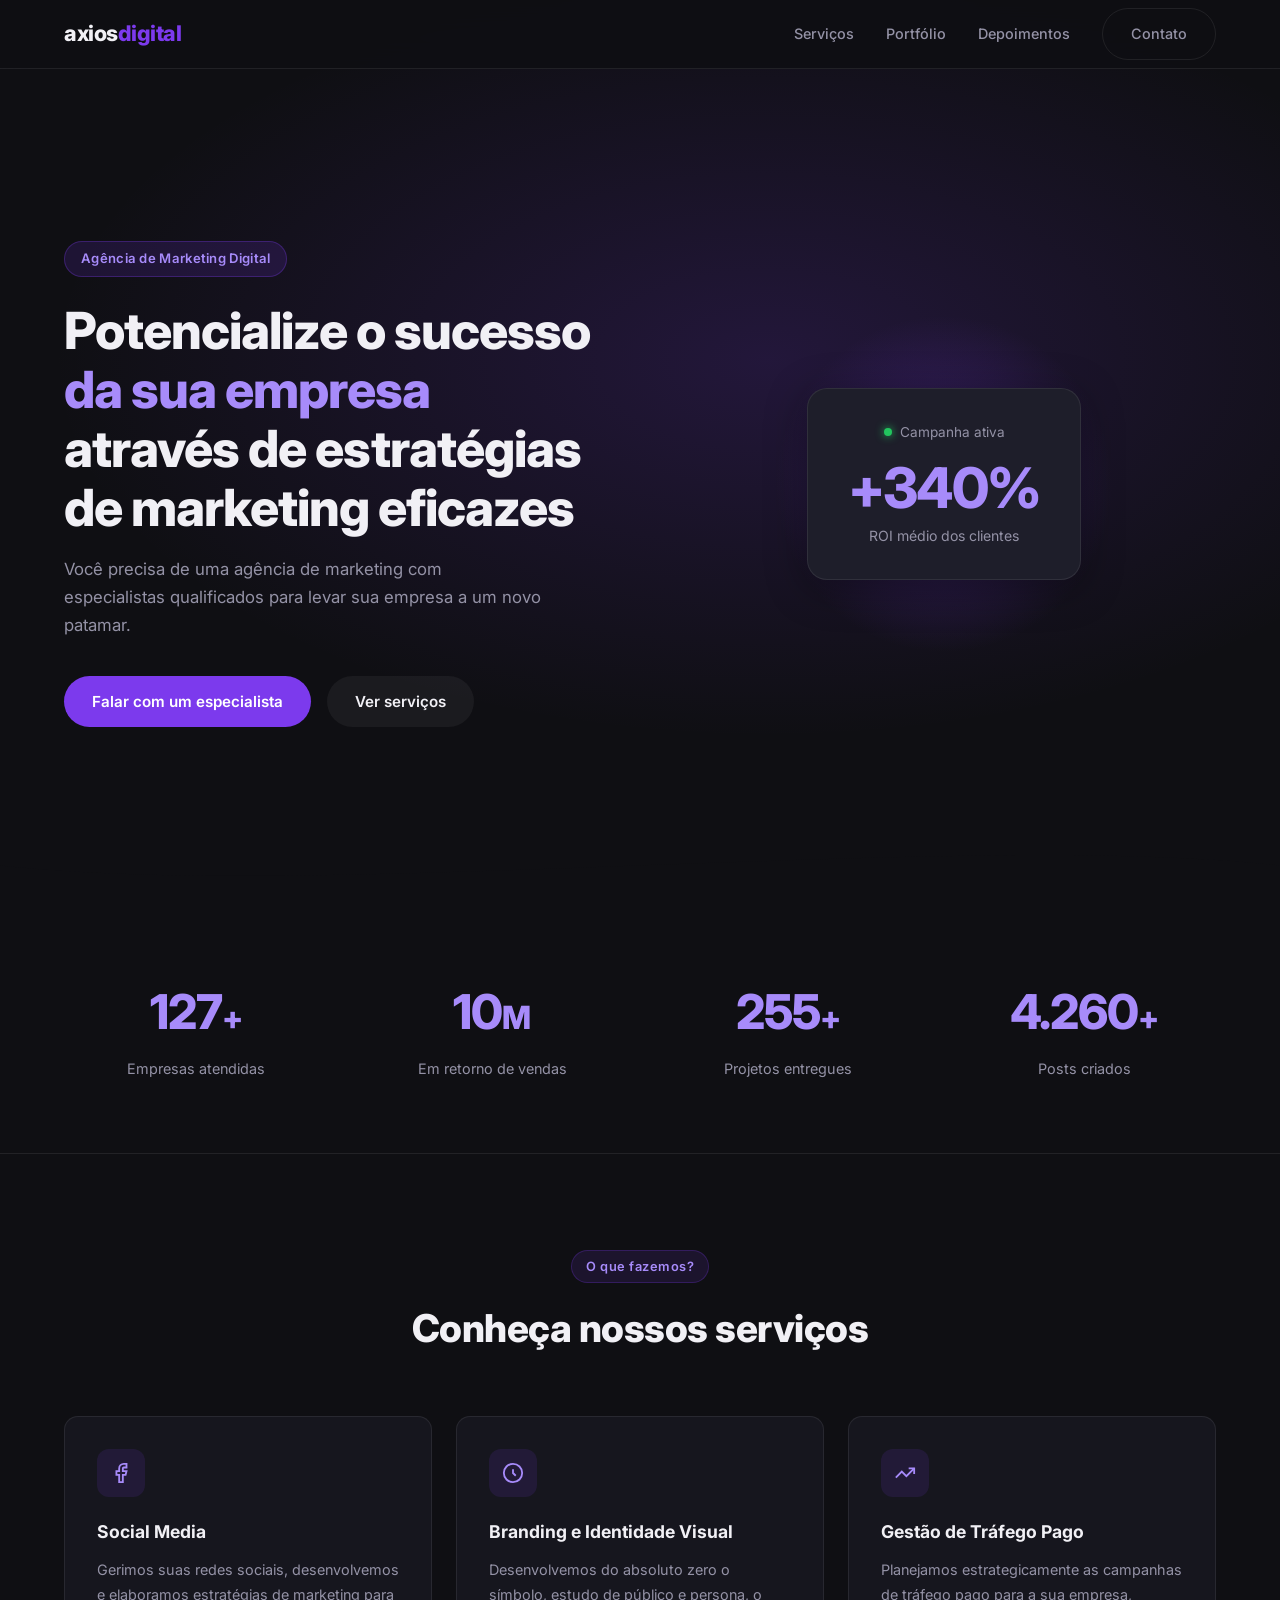
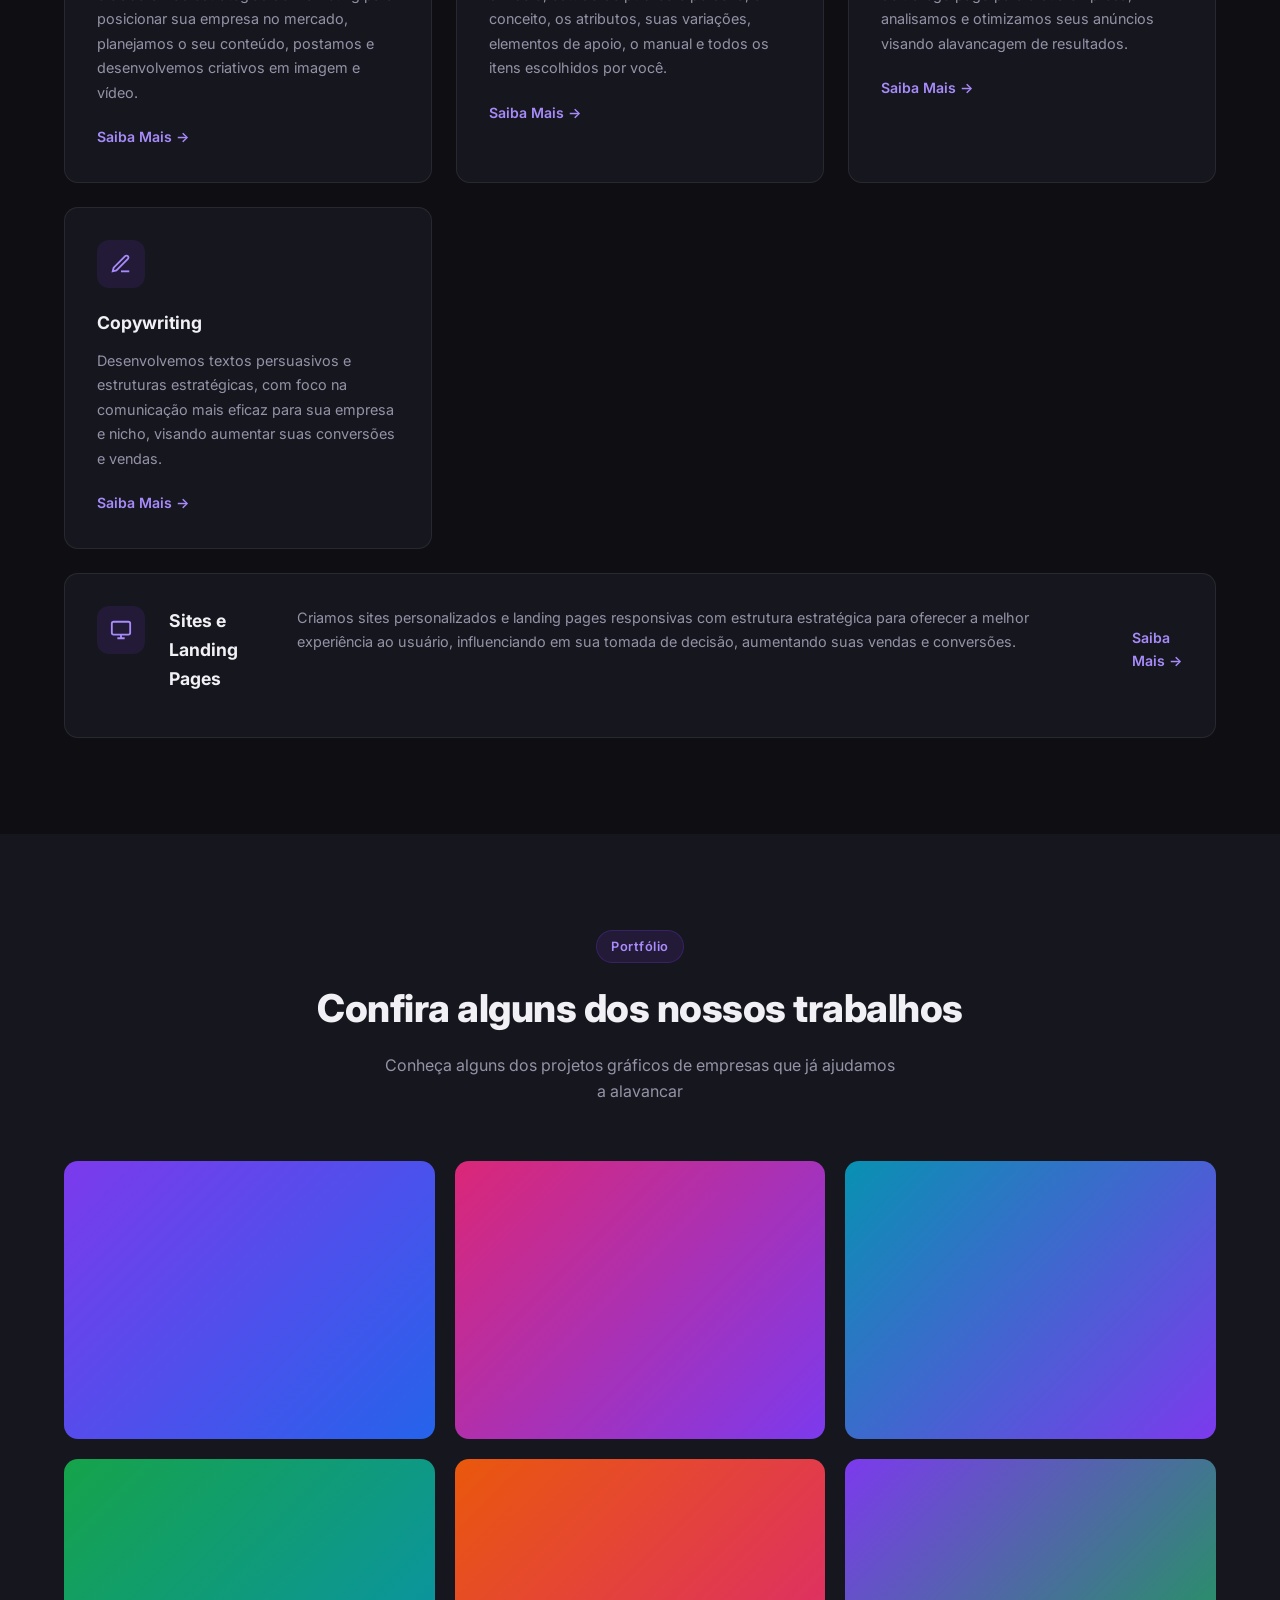
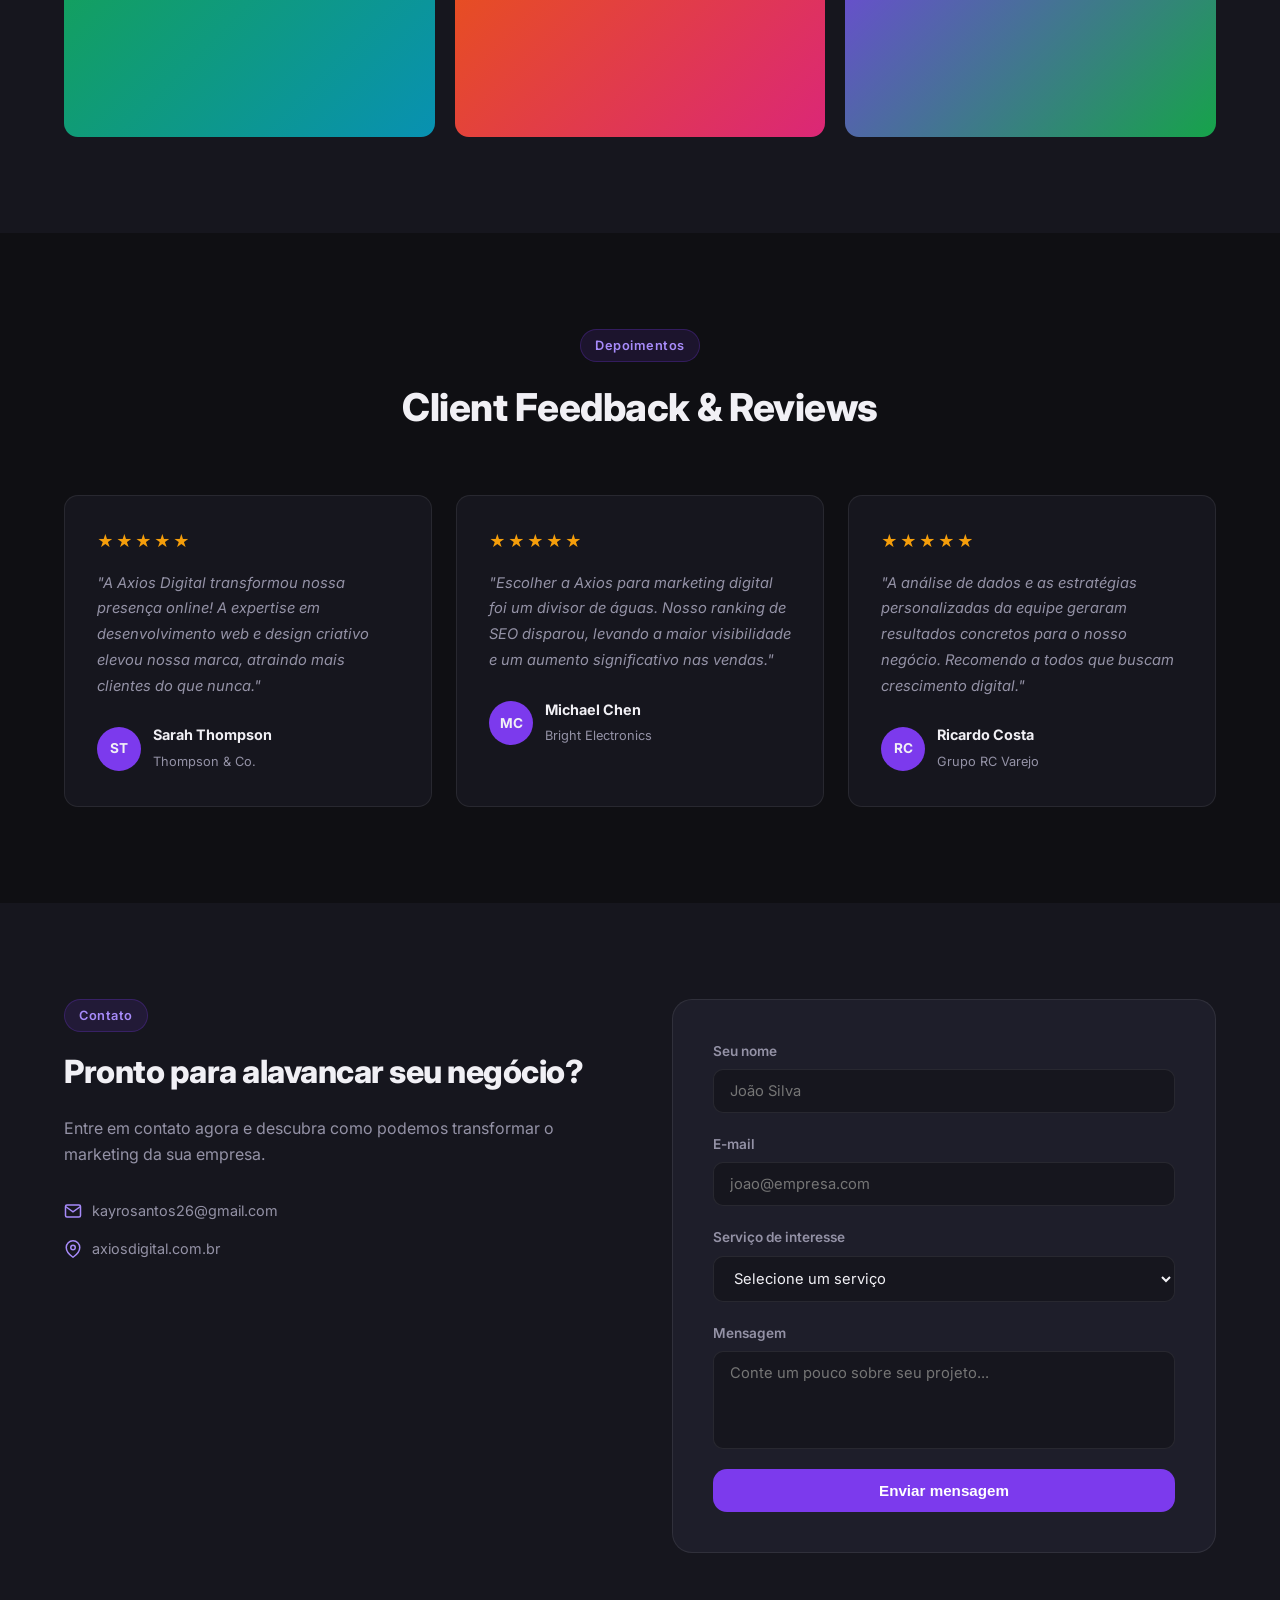
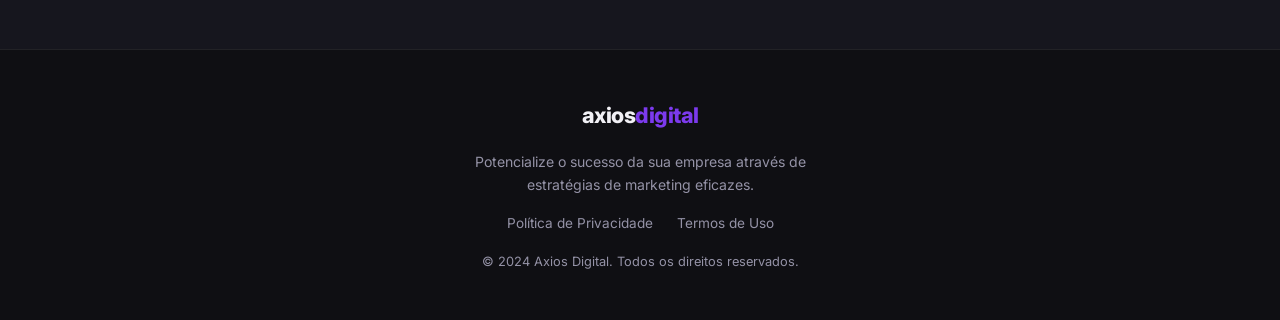
==== commit f4e3d9d7: "feat: site com imagens reais do backup axiosdigital - Logo, favicon e foto hero originais - 6 projet" ====
--- a/index.html
+++ b/index.html
@@ -8,13 +8,13 @@
   <link rel="preconnect" href="https://fonts.googleapis.com" />
   <link href="https://fonts.googleapis.com/css2?family=Inter:wght@300;400;500;600;700;800&display=swap" rel="stylesheet" />
   <link rel="stylesheet" href="style.css" />
-  <link rel="icon" href="images/favicon.png" />
 </head>
 <body>
 
+  <!-- NAV -->
   <header class="nav" id="nav">
     <div class="container nav__inner">
-      <a href="#" class="nav__logo"><img src="images/logo.png" alt="Axios Digital" class="nav__logo-img" /></a>
+      <a href="#" class="nav__logo">axios<span>digital</span></a>
       <nav class="nav__links">
         <a href="#servicos">Serviços</a>
         <a href="#portfolio">Portfólio</a>
@@ -27,6 +27,7 @@
     </div>
   </header>
 
+  <!-- HERO -->
   <section class="hero">
     <div class="container hero__inner">
       <div class="hero__text">
@@ -40,64 +41,196 @@
       </div>
       <div class="hero__image">
         <div class="hero__glow"></div>
-        <img src="images/pessoa.jpg" alt="Especialista em marketing" class="hero__photo" />
         <div class="hero__card">
-          <div class="hero__card-line"><span class="dot dot--green"></span><span>Campanha ativa</span></div>
+          <div class="hero__card-line">
+            <span class="dot dot--green"></span>
+            <span>Campanha ativa</span>
+          </div>
           <div class="hero__card-stat">+340%</div>
           <div class="hero__card-label">ROI médio dos clientes</div>
         </div>
       </div>
     </div>
-    <div class="hero__wave"><svg viewBox="0 0 1440 80" preserveAspectRatio="none"><path d="M0,40 C360,80 1080,0 1440,40 L1440,80 L0,80 Z" fill="#0f0f13"/></svg></div>
-  </section>
-
+    <div class="hero__wave">
+      <svg viewBox="0 0 1440 80" preserveAspectRatio="none"><path d="M0,40 C360,80 1080,0 1440,40 L1440,80 L0,80 Z" fill="#0f0f13"/></svg>
+    </div>
+  </section>
+
+  <!-- COUNTERS -->
   <section class="counters" id="counters">
     <div class="container counters__grid">
-      <div class="counter-item"><span class="counter-num" data-target="150">0</span><span class="counter-plus">+</span><p>Empresas atendidas</p></div>
-      <div class="counter-item"><span class="counter-num" data-target="12">0</span><span class="counter-plus">M</span><p>Em retorno de vendas</p></div>
-      <div class="counter-item"><span class="counter-num" data-target="300">0</span><span class="counter-plus">+</span><p>Projetos entregues</p></div>
-      <div class="counter-item"><span class="counter-num" data-target="5000">0</span><span class="counter-plus">+</span><p>Posts criados</p></div>
-    </div>
-  </section>
-
+      <div class="counter-item">
+        <span class="counter-num" data-target="150">0</span><span class="counter-plus">+</span>
+        <p>Empresas atendidas</p>
+      </div>
+      <div class="counter-item">
+        <span class="counter-num" data-target="12">0</span><span class="counter-plus">M</span>
+        <p>Em retorno de vendas</p>
+      </div>
+      <div class="counter-item">
+        <span class="counter-num" data-target="300">0</span><span class="counter-plus">+</span>
+        <p>Projetos entregues</p>
+      </div>
+      <div class="counter-item">
+        <span class="counter-num" data-target="5000">0</span><span class="counter-plus">+</span>
+        <p>Posts criados</p>
+      </div>
+    </div>
+  </section>
+
+  <!-- SERVICES -->
   <section class="services" id="servicos">
     <div class="container">
-      <div class="section-header"><span class="section-tag">O que fazemos?</span><h2>Conheça nossos serviços</h2></div>
+      <div class="section-header">
+        <span class="section-tag">O que fazemos?</span>
+        <h2>Conheça nossos serviços</h2>
+      </div>
       <div class="services__grid">
-        <div class="service-card"><div class="service-card__icon"><svg viewBox="0 0 24 24" fill="none" stroke="currentColor" stroke-width="2"><path d="M18 2h-3a5 5 0 0 0-5 5v3H7v4h3v8h4v-8h3l1-4h-4V7a1 1 0 0 1 1-1h3z"/></svg></div><h3>Social Media</h3><p>Gerimos suas redes sociais, desenvolvemos e elaboramos estratégias de marketing para posicionar sua empresa no mercado, planejamos o seu conteúdo, postamos e desenvolvemos criativos em imagem e vídeo.</p><a href="#contato" class="service-link">Saiba Mais →</a></div>
-        <div class="service-card"><div class="service-card__icon"><svg viewBox="0 0 24 24" fill="none" stroke="currentColor" stroke-width="2"><circle cx="12" cy="12" r="10"/><path d="M12 8v4l3 3"/></svg></div><h3>Branding e Identidade Visual</h3><p>Desenvolvemos do absoluto zero o símbolo, estudo de público e persona, o conceito, os atributos, suas variações, elementos de apoio, o manual e todos os itens escolhidos por você.</p><a href="#contato" class="service-link">Saiba Mais →</a></div>
-        <div class="service-card"><div class="service-card__icon"><svg viewBox="0 0 24 24" fill="none" stroke="currentColor" stroke-width="2"><polyline points="22 7 13.5 15.5 8.5 10.5 2 17"/><polyline points="16 7 22 7 22 13"/></svg></div><h3>Gestão de Tráfego Pago</h3><p>Planejamos estrategicamente as campanhas de tráfego pago para a sua empresa, analisamos e otimizamos seus anúncios visando alavancagem de resultados.</p><a href="#contato" class="service-link">Saiba Mais →</a></div>
-        <div class="service-card"><div class="service-card__icon"><svg viewBox="0 0 24 24" fill="none" stroke="currentColor" stroke-width="2"><path d="M12 20h9"/><path d="M16.5 3.5a2.121 2.121 0 0 1 3 3L7 19l-4 1 1-4L16.5 3.5z"/></svg></div><h3>Copywriting</h3><p>Desenvolvemos textos persuasivos e estruturas estratégicas, com foco na comunicação mais eficaz para sua empresa e nicho, visando aumentar suas conversões e vendas.</p><a href="#contato" class="service-link">Saiba Mais →</a></div>
-        <div class="service-card service-card--wide"><div class="service-card__icon"><svg viewBox="0 0 24 24" fill="none" stroke="currentColor" stroke-width="2"><rect x="2" y="3" width="20" height="14" rx="2"/><path d="M8 21h8M12 17v4"/></svg></div><h3>Sites e Landing Pages</h3><p>Criamos sites personalizados e landing pages responsivas com estrutura estratégica para oferecer a melhor experiência ao usuário, influenciando em sua tomada de decisão, aumentando suas vendas e conversões.</p><a href="#contato" class="service-link">Saiba Mais →</a></div>
-      </div>
-    </div>
-  </section>
-
+
+        <div class="service-card">
+          <div class="service-card__icon">
+            <svg viewBox="0 0 24 24" fill="none" stroke="currentColor" stroke-width="2"><path d="M18 2h-3a5 5 0 0 0-5 5v3H7v4h3v8h4v-8h3l1-4h-4V7a1 1 0 0 1 1-1h3z"/></svg>
+          </div>
+          <h3>Social Media</h3>
+          <p>Gerimos suas redes sociais, desenvolvemos e elaboramos estratégias de marketing para posicionar sua empresa no mercado, planejamos o seu conteúdo, postamos e desenvolvemos criativos em imagem e vídeo.</p>
+          <a href="#contato" class="service-link">Saiba Mais →</a>
+        </div>
+
+        <div class="service-card">
+          <div class="service-card__icon">
+            <svg viewBox="0 0 24 24" fill="none" stroke="currentColor" stroke-width="2"><circle cx="12" cy="12" r="10"/><path d="M12 8v4l3 3"/></svg>
+          </div>
+          <h3>Branding e Identidade Visual</h3>
+          <p>Desenvolvemos do absoluto zero o símbolo, estudo de público e persona, o conceito, os atributos, suas variações, elementos de apoio, o manual e todos os itens escolhidos por você.</p>
+          <a href="#contato" class="service-link">Saiba Mais →</a>
+        </div>
+
+        <div class="service-card">
+          <div class="service-card__icon">
+            <svg viewBox="0 0 24 24" fill="none" stroke="currentColor" stroke-width="2"><polyline points="22 7 13.5 15.5 8.5 10.5 2 17"/><polyline points="16 7 22 7 22 13"/></svg>
+          </div>
+          <h3>Gestão de Tráfego Pago</h3>
+          <p>Planejamos estrategicamente as campanhas de tráfego pago para a sua empresa, analisamos e otimizamos seus anúncios visando alavancagem de resultados.</p>
+          <a href="#contato" class="service-link">Saiba Mais →</a>
+        </div>
+
+        <div class="service-card">
+          <div class="service-card__icon">
+            <svg viewBox="0 0 24 24" fill="none" stroke="currentColor" stroke-width="2"><path d="M12 20h9"/><path d="M16.5 3.5a2.121 2.121 0 0 1 3 3L7 19l-4 1 1-4L16.5 3.5z"/></svg>
+          </div>
+          <h3>Copywriting</h3>
+          <p>Desenvolvemos textos persuasivos e estruturas estratégicas, com foco na comunicação mais eficaz para sua empresa e nicho, visando aumentar suas conversões e vendas.</p>
+          <a href="#contato" class="service-link">Saiba Mais →</a>
+        </div>
+
+        <div class="service-card service-card--wide">
+          <div class="service-card__icon">
+            <svg viewBox="0 0 24 24" fill="none" stroke="currentColor" stroke-width="2"><rect x="2" y="3" width="20" height="14" rx="2"/><path d="M8 21h8M12 17v4"/></svg>
+          </div>
+          <h3>Sites e Landing Pages</h3>
+          <p>Criamos sites personalizados e landing pages responsivas com estrutura estratégica para oferecer a melhor experiência ao usuário, influenciando em sua tomada de decisão, aumentando suas vendas e conversões.</p>
+          <a href="#contato" class="service-link">Saiba Mais →</a>
+        </div>
+
+      </div>
+    </div>
+  </section>
+
+  <!-- PORTFOLIO -->
   <section class="portfolio" id="portfolio">
     <div class="container">
-      <div class="section-header"><span class="section-tag">Portfólio</span><h2>Confira alguns dos nossos trabalhos</h2><p>Conheça alguns dos projetos gráficos de empresas que já ajudamos a alavancar</p></div>
+      <div class="section-header">
+        <span class="section-tag">Portfólio</span>
+        <h2>Confira alguns dos nossos trabalhos</h2>
+        <p>Conheça alguns dos projetos gráficos de empresas que já ajudamos a alavancar</p>
+      </div>
       <div class="portfolio__grid">
-        <div class="portfolio-item"><img src="images/portfolio-1.png" alt="Projeto 1" class="portfolio-item__img" /><div class="portfolio-item__overlay"><a href="#contato" class="btn btn--primary">Ver Projeto</a></div></div>
-        <div class="portfolio-item"><img src="images/portfolio-2.png" alt="Projeto 2" class="portfolio-item__img" /><div class="portfolio-item__overlay"><a href="#contato" class="btn btn--primary">Ver Projeto</a></div></div>
-        <div class="portfolio-item"><img src="images/portfolio-3.png" alt="Projeto 3" class="portfolio-item__img" /><div class="portfolio-item__overlay"><a href="#contato" class="btn btn--primary">Ver Projeto</a></div></div>
-        <div class="portfolio-item"><img src="images/portfolio-4.png" alt="Projeto 4" class="portfolio-item__img" /><div class="portfolio-item__overlay"><a href="#contato" class="btn btn--primary">Ver Projeto</a></div></div>
-        <div class="portfolio-item"><img src="images/portfolio-5.png" alt="Projeto 5" class="portfolio-item__img" /><div class="portfolio-item__overlay"><a href="#contato" class="btn btn--primary">Ver Projeto</a></div></div>
-        <div class="portfolio-item"><img src="images/portfolio-6.png" alt="Projeto 6" class="portfolio-item__img" /><div class="portfolio-item__overlay"><a href="#contato" class="btn btn--primary">Ver Projeto</a></div></div>
-      </div>
-    </div>
-  </section>
-
+        <div class="portfolio-item">
+          <div class="portfolio-item__img portfolio-item__img--1"></div>
+          <div class="portfolio-item__overlay">
+            <a href="#contato" class="btn btn--primary">Ver Projeto</a>
+          </div>
+        </div>
+        <div class="portfolio-item">
+          <div class="portfolio-item__img portfolio-item__img--2"></div>
+          <div class="portfolio-item__overlay">
+            <a href="#contato" class="btn btn--primary">Ver Projeto</a>
+          </div>
+        </div>
+        <div class="portfolio-item">
+          <div class="portfolio-item__img portfolio-item__img--3"></div>
+          <div class="portfolio-item__overlay">
+            <a href="#contato" class="btn btn--primary">Ver Projeto</a>
+          </div>
+        </div>
+        <div class="portfolio-item">
+          <div class="portfolio-item__img portfolio-item__img--4"></div>
+          <div class="portfolio-item__overlay">
+            <a href="#contato" class="btn btn--primary">Ver Projeto</a>
+          </div>
+        </div>
+        <div class="portfolio-item">
+          <div class="portfolio-item__img portfolio-item__img--5"></div>
+          <div class="portfolio-item__overlay">
+            <a href="#contato" class="btn btn--primary">Ver Projeto</a>
+          </div>
+        </div>
+        <div class="portfolio-item">
+          <div class="portfolio-item__img portfolio-item__img--6"></div>
+          <div class="portfolio-item__overlay">
+            <a href="#contato" class="btn btn--primary">Ver Projeto</a>
+          </div>
+        </div>
+      </div>
+    </div>
+  </section>
+
+  <!-- TESTIMONIALS -->
   <section class="testimonials" id="depoimentos">
     <div class="container">
-      <div class="section-header"><span class="section-tag">Depoimentos</span><h2>O que dizem nossos clientes</h2></div>
+      <div class="section-header">
+        <span class="section-tag">Depoimentos</span>
+        <h2>Client Feedback & Reviews</h2>
+      </div>
       <div class="testimonials__grid">
-        <div class="testimonial-card"><div class="testimonial-card__stars">★★★★★</div><p>"A Axios Digital transformou nossa presença online! A expertise em desenvolvimento web e design criativo elevou nossa marca, atraindo mais clientes do que nunca."</p><div class="testimonial-card__author"><div class="testimonial-card__avatar">ST</div><div><strong>Sarah Thompson</strong><span>Thompson & Co.</span></div></div></div>
-        <div class="testimonial-card"><div class="testimonial-card__stars">★★★★★</div><p>"Escolher a Axios para marketing digital foi um divisor de águas. Nosso ranking de SEO disparou, levando a maior visibilidade e um aumento significativo nas vendas."</p><div class="testimonial-card__author"><div class="testimonial-card__avatar">MC</div><div><strong>Michael Chen</strong><span>Bright Electronics</span></div></div></div>
-        <div class="testimonial-card"><div class="testimonial-card__stars">★★★★★</div><p>"A análise de dados e as estratégias personalizadas da equipe geraram resultados concretos para o nosso negócio. Recomendo a todos que buscam crescimento digital."</p><div class="testimonial-card__author"><div class="testimonial-card__avatar">RC</div><div><strong>Ricardo Costa</strong><span>Grupo RC Varejo</span></div></div></div>
-      </div>
-    </div>
-  </section>
-
+        <div class="testimonial-card">
+          <div class="testimonial-card__stars">★★★★★</div>
+          <p>"A Axios Digital transformou nossa presença online! A expertise em desenvolvimento web e design criativo elevou nossa marca, atraindo mais clientes do que nunca."</p>
+          <div class="testimonial-card__author">
+            <div class="testimonial-card__avatar">ST</div>
+            <div>
+              <strong>Sarah Thompson</strong>
+              <span>Thompson & Co.</span>
+            </div>
+          </div>
+        </div>
+        <div class="testimonial-card">
+          <div class="testimonial-card__stars">★★★★★</div>
+          <p>"Escolher a Axios para marketing digital foi um divisor de águas. Nosso ranking de SEO disparou, levando a maior visibilidade e um aumento significativo nas vendas."</p>
+          <div class="testimonial-card__author">
+            <div class="testimonial-card__avatar">MC</div>
+            <div>
+              <strong>Michael Chen</strong>
+              <span>Bright Electronics</span>
+            </div>
+          </div>
+        </div>
+        <div class="testimonial-card">
+          <div class="testimonial-card__stars">★★★★★</div>
+          <p>"A análise de dados e as estratégias personalizadas da equipe geraram resultados concretos para o nosso negócio. Recomendo a todos que buscam crescimento digital."</p>
+          <div class="testimonial-card__author">
+            <div class="testimonial-card__avatar">RC</div>
+            <div>
+              <strong>Ricardo Costa</strong>
+              <span>Grupo RC Varejo</span>
+            </div>
+          </div>
+        </div>
+      </div>
+    </div>
+  </section>
+
+  <!-- CONTACT -->
   <section class="contact" id="contato">
     <div class="container contact__inner">
       <div class="contact__text">
@@ -105,29 +238,58 @@
         <h2>Pronto para alavancar seu negócio?</h2>
         <p>Entre em contato agora e descubra como podemos transformar o marketing da sua empresa.</p>
         <ul class="contact__info">
-          <li><svg viewBox="0 0 24 24" fill="none" stroke="currentColor" stroke-width="2"><path d="M4 4h16c1.1 0 2 .9 2 2v12c0 1.1-.9 2-2 2H4c-1.1 0-2-.9-2-2V6c0-1.1.9-2 2-2z"/><polyline points="22,6 12,13 2,6"/></svg>kayrosantos26@gmail.com</li>
-          <li><svg viewBox="0 0 24 24" fill="none" stroke="currentColor" stroke-width="2"><path d="M21 10c0 7-9 13-9 13s-9-6-9-13a9 9 0 0 1 18 0z"/><circle cx="12" cy="10" r="3"/></svg>axiosdigital.com.br</li>
+          <li>
+            <svg viewBox="0 0 24 24" fill="none" stroke="currentColor" stroke-width="2"><path d="M4 4h16c1.1 0 2 .9 2 2v12c0 1.1-.9 2-2 2H4c-1.1 0-2-.9-2-2V6c0-1.1.9-2 2-2z"/><polyline points="22,6 12,13 2,6"/></svg>
+            kayrosantos26@gmail.com
+          </li>
+          <li>
+            <svg viewBox="0 0 24 24" fill="none" stroke="currentColor" stroke-width="2"><path d="M21 10c0 7-9 13-9 13s-9-6-9-13a9 9 0 0 1 18 0z"/><circle cx="12" cy="10" r="3"/></svg>
+            axiosdigital.com.br
+          </li>
         </ul>
       </div>
       <form class="contact__form" id="contactForm">
-        <div class="form-group"><label>Seu nome</label><input type="text" placeholder="João Silva" required /></div>
-        <div class="form-group"><label>E-mail</label><input type="email" placeholder="joao@empresa.com" required /></div>
-        <div class="form-group"><label>Serviço de interesse</label><select><option value="">Selecione um serviço</option><option>Social Media</option><option>Branding e Identidade Visual</option><option>Gestão de Tráfego Pago</option><option>Copywriting</option><option>Sites e Landing Pages</option></select></div>
-        <div class="form-group"><label>Mensagem</label><textarea rows="4" placeholder="Conte um pouco sobre seu projeto..."></textarea></div>
+        <div class="form-group">
+          <label for="nome">Seu nome</label>
+          <input type="text" id="nome" placeholder="João Silva" required />
+        </div>
+        <div class="form-group">
+          <label for="email">E-mail</label>
+          <input type="email" id="email" placeholder="joao@empresa.com" required />
+        </div>
+        <div class="form-group">
+          <label for="servico">Serviço de interesse</label>
+          <select id="servico">
+            <option value="">Selecione um serviço</option>
+            <option>Social Media</option>
+            <option>Branding e Identidade Visual</option>
+            <option>Gestão de Tráfego Pago</option>
+            <option>Copywriting</option>
+            <option>Sites e Landing Pages</option>
+          </select>
+        </div>
+        <div class="form-group">
+          <label for="mensagem">Mensagem</label>
+          <textarea id="mensagem" rows="4" placeholder="Conte um pouco sobre seu projeto..."></textarea>
+        </div>
         <button type="submit" class="btn btn--primary btn--full">Enviar mensagem</button>
       </form>
     </div>
   </section>
 
+  <!-- FOOTER -->
   <footer class="footer">
     <div class="container footer__inner">
-      <a href="#" class="nav__logo"><img src="images/logo.png" alt="Axios Digital" class="nav__logo-img" /></a>
+      <a href="#" class="nav__logo">axios<span>digital</span></a>
       <p>Potencialize o sucesso da sua empresa através de estratégias de marketing eficazes.</p>
-      <div class="footer__links"><a href="#">Política de Privacidade</a><a href="#">Termos de Uso</a></div>
+      <div class="footer__links">
+        <a href="politica-de-privacidade.html">Política de Privacidade</a>
+        <a href="termos-de-uso.html">Termos de Uso</a>
+      </div>
       <p class="footer__copy">© 2024 Axios Digital. Todos os direitos reservados.</p>
     </div>
   </footer>
 
   <script src="main.js"></script>
 </body>
-</html>+</html>
--- a/style.css
+++ b/style.css
@@ -1,3 +1,7 @@
+/* ===========================
+   AXIOS DIGITAL — STYLESHEET
+   =========================== */
+
 *, *::before, *::after { box-sizing: border-box; margin: 0; padding: 0; }
 
 :root {
@@ -15,11 +19,35 @@
 }
 
 html { scroll-behavior: smooth; }
-body { font-family: 'Inter', sans-serif; background: var(--bg); color: var(--text); line-height: 1.65; overflow-x: hidden; }
+
+body {
+  font-family: 'Inter', sans-serif;
+  background: var(--bg);
+  color: var(--text);
+  line-height: 1.65;
+  overflow-x: hidden;
+}
+
 .container { max-width: 1200px; margin: 0 auto; padding: 0 24px; }
 
-.btn { display: inline-flex; align-items: center; gap: 8px; padding: 13px 28px; border-radius: 50px; font-weight: 600; font-size: 0.95rem; text-decoration: none; cursor: pointer; border: none; transition: all 0.25s ease; }
-.btn--primary { background: var(--accent); color: #fff; }
+/* ---- BUTTONS ---- */
+.btn {
+  display: inline-flex;
+  align-items: center;
+  gap: 8px;
+  padding: 13px 28px;
+  border-radius: 50px;
+  font-weight: 600;
+  font-size: 0.95rem;
+  text-decoration: none;
+  cursor: pointer;
+  border: none;
+  transition: all 0.25s ease;
+}
+.btn--primary {
+  background: var(--accent);
+  color: #fff;
+}
 .btn--primary:hover { background: var(--accent-dark); transform: translateY(-2px); box-shadow: 0 8px 24px rgba(124,58,237,0.4); }
 .btn--outline { background: transparent; color: var(--text); border: 1.5px solid var(--border); }
 .btn--outline:hover { border-color: var(--accent); color: var(--accent); }
@@ -27,98 +55,407 @@
 .btn--ghost:hover { background: rgba(255,255,255,0.1); }
 .btn--full { width: 100%; justify-content: center; border-radius: var(--radius); }
 
-.nav { position: fixed; top: 0; left: 0; right: 0; z-index: 100; background: rgba(15,15,19,0.85); backdrop-filter: blur(16px); border-bottom: 1px solid var(--border); transition: background 0.3s; }
-.nav__inner { display: flex; align-items: center; justify-content: space-between; height: 68px; }
-.nav__logo { font-size: 1.35rem; font-weight: 800; color: var(--text); text-decoration: none; letter-spacing: -0.5px; }
+/* ---- NAV ---- */
+.nav {
+  position: fixed;
+  top: 0; left: 0; right: 0;
+  z-index: 100;
+  background: rgba(15,15,19,0.85);
+  backdrop-filter: blur(16px);
+  border-bottom: 1px solid var(--border);
+  transition: background 0.3s;
+}
+.nav__inner {
+  display: flex;
+  align-items: center;
+  justify-content: space-between;
+  height: 68px;
+}
+.nav__logo {
+  font-size: 1.35rem;
+  font-weight: 800;
+  color: var(--text);
+  text-decoration: none;
+  letter-spacing: -0.5px;
+}
 .nav__logo span { color: var(--accent); }
-.nav__links { display: flex; align-items: center; gap: 32px; }
-.nav__links a { color: var(--text-muted); text-decoration: none; font-size: 0.9rem; font-weight: 500; transition: color 0.2s; }
+.nav__links {
+  display: flex;
+  align-items: center;
+  gap: 32px;
+}
+.nav__links a {
+  color: var(--text-muted);
+  text-decoration: none;
+  font-size: 0.9rem;
+  font-weight: 500;
+  transition: color 0.2s;
+}
 .nav__links a:hover { color: var(--text); }
-.nav__hamburger { display: none; flex-direction: column; gap: 5px; background: none; border: none; cursor: pointer; padding: 4px; }
-.nav__hamburger span { display: block; width: 24px; height: 2px; background: var(--text); border-radius: 2px; }
-
-.hero { min-height: 100vh; display: flex; align-items: center; background: radial-gradient(ellipse 80% 60% at 60% 40%, rgba(124,58,237,0.18) 0%, transparent 70%), var(--bg); padding-top: 68px; position: relative; }
-.hero__inner { display: grid; grid-template-columns: 1fr 1fr; gap: 64px; align-items: center; padding: 80px 24px; }
-.hero__badge { display: inline-block; background: rgba(124,58,237,0.15); color: var(--accent-light); border: 1px solid rgba(124,58,237,0.3); border-radius: 50px; padding: 6px 16px; font-size: 0.82rem; font-weight: 600; margin-bottom: 24px; }
-.hero__title { font-size: clamp(2rem, 4vw, 3.2rem); font-weight: 800; line-height: 1.15; letter-spacing: -1px; margin-bottom: 20px; }
+.nav__hamburger {
+  display: none;
+  flex-direction: column;
+  gap: 5px;
+  background: none;
+  border: none;
+  cursor: pointer;
+  padding: 4px;
+}
+.nav__hamburger span {
+  display: block;
+  width: 24px;
+  height: 2px;
+  background: var(--text);
+  border-radius: 2px;
+  transition: all 0.3s;
+}
+
+/* ---- HERO ---- */
+.hero {
+  min-height: 100vh;
+  display: flex;
+  align-items: center;
+  background: radial-gradient(ellipse 80% 60% at 60% 40%, rgba(124,58,237,0.18) 0%, transparent 70%), var(--bg);
+  padding-top: 68px;
+  position: relative;
+}
+.hero__inner {
+  display: grid;
+  grid-template-columns: 1fr 1fr;
+  gap: 64px;
+  align-items: center;
+  padding: 80px 24px;
+}
+.hero__badge {
+  display: inline-block;
+  background: rgba(124,58,237,0.15);
+  color: var(--accent-light);
+  border: 1px solid rgba(124,58,237,0.3);
+  border-radius: 50px;
+  padding: 6px 16px;
+  font-size: 0.82rem;
+  font-weight: 600;
+  letter-spacing: 0.3px;
+  margin-bottom: 24px;
+}
+.hero__title {
+  font-size: clamp(2rem, 4vw, 3.2rem);
+  font-weight: 800;
+  line-height: 1.15;
+  letter-spacing: -1px;
+  margin-bottom: 20px;
+}
 .hero__title span { color: var(--accent-light); }
-.hero__sub { color: var(--text-muted); font-size: 1.05rem; margin-bottom: 36px; max-width: 480px; }
+.hero__sub {
+  color: var(--text-muted);
+  font-size: 1.05rem;
+  margin-bottom: 36px;
+  max-width: 480px;
+}
 .hero__ctas { display: flex; gap: 16px; flex-wrap: wrap; }
-.hero__image { display: flex; justify-content: center; align-items: center; position: relative; }
-.hero__glow { position: absolute; width: 340px; height: 340px; background: radial-gradient(circle, rgba(124,58,237,0.35) 0%, transparent 70%); border-radius: 50%; }
-.hero__card { position: relative; background: var(--bg3); border: 1px solid var(--border); border-radius: 20px; padding: 32px 40px; text-align: center; box-shadow: var(--shadow); min-width: 240px; }
-.hero__card-line { display: flex; align-items: center; justify-content: center; gap: 8px; font-size: 0.85rem; color: var(--text-muted); margin-bottom: 16px; }
-.dot { width: 8px; height: 8px; border-radius: 50%; }
+.hero__image {
+  display: flex;
+  justify-content: center;
+  align-items: center;
+  position: relative;
+}
+.hero__glow {
+  position: absolute;
+  width: 340px;
+  height: 340px;
+  background: radial-gradient(circle, rgba(124,58,237,0.35) 0%, transparent 70%);
+  border-radius: 50%;
+}
+.hero__card {
+  position: relative;
+  background: var(--bg3);
+  border: 1px solid var(--border);
+  border-radius: 20px;
+  padding: 32px 40px;
+  text-align: center;
+  box-shadow: var(--shadow);
+  min-width: 240px;
+}
+.hero__card-line {
+  display: flex;
+  align-items: center;
+  justify-content: center;
+  gap: 8px;
+  font-size: 0.85rem;
+  color: var(--text-muted);
+  margin-bottom: 16px;
+}
+.dot {
+  width: 8px;
+  height: 8px;
+  border-radius: 50%;
+}
 .dot--green { background: #22c55e; box-shadow: 0 0 8px #22c55e; animation: pulse 2s infinite; }
 @keyframes pulse { 0%,100%{opacity:1} 50%{opacity:0.4} }
-.hero__card-stat { font-size: 3.5rem; font-weight: 800; color: var(--accent-light); letter-spacing: -2px; line-height: 1; }
-.hero__card-label { color: var(--text-muted); font-size: 0.88rem; margin-top: 8px; }
-.hero__wave { position: absolute; bottom: -1px; left: 0; right: 0; }
+.hero__card-stat {
+  font-size: 3.5rem;
+  font-weight: 800;
+  color: var(--accent-light);
+  letter-spacing: -2px;
+  line-height: 1;
+}
+.hero__card-label {
+  color: var(--text-muted);
+  font-size: 0.88rem;
+  margin-top: 8px;
+}
+.hero__wave {
+  position: absolute;
+  bottom: -1px;
+  left: 0; right: 0;
+}
 .hero__wave svg { display: block; width: 100%; }
 
-.counters { background: var(--bg); padding: 72px 0; border-bottom: 1px solid var(--border); }
-.counters__grid { display: grid; grid-template-columns: repeat(4, 1fr); gap: 32px; text-align: center; }
-.counter-num { font-size: 3rem; font-weight: 800; color: var(--accent-light); letter-spacing: -1px; }
-.counter-plus { font-size: 2rem; font-weight: 800; color: var(--accent-light); }
-.counter-item p { color: var(--text-muted); margin-top: 6px; font-size: 0.9rem; }
-
-.section-header { text-align: center; margin-bottom: 56px; }
-.section-tag { display: inline-block; background: rgba(124,58,237,0.12); color: var(--accent-light); border: 1px solid rgba(124,58,237,0.25); border-radius: 50px; padding: 5px 14px; font-size: 0.8rem; font-weight: 600; letter-spacing: 0.5px; margin-bottom: 14px; }
-.section-header h2 { font-size: clamp(1.6rem, 3vw, 2.4rem); font-weight: 800; letter-spacing: -0.5px; margin-bottom: 12px; }
+/* ---- COUNTERS ---- */
+.counters {
+  background: var(--bg);
+  padding: 72px 0;
+  border-bottom: 1px solid var(--border);
+}
+.counters__grid {
+  display: grid;
+  grid-template-columns: repeat(4, 1fr);
+  gap: 32px;
+  text-align: center;
+}
+.counter-item { }
+.counter-num {
+  font-size: 3rem;
+  font-weight: 800;
+  color: var(--accent-light);
+  letter-spacing: -1px;
+}
+.counter-plus {
+  font-size: 2rem;
+  font-weight: 800;
+  color: var(--accent-light);
+}
+.counter-item p {
+  color: var(--text-muted);
+  margin-top: 6px;
+  font-size: 0.9rem;
+}
+
+/* ---- SECTION HEADER ---- */
+.section-header {
+  text-align: center;
+  margin-bottom: 56px;
+}
+.section-tag {
+  display: inline-block;
+  background: rgba(124,58,237,0.12);
+  color: var(--accent-light);
+  border: 1px solid rgba(124,58,237,0.25);
+  border-radius: 50px;
+  padding: 5px 14px;
+  font-size: 0.8rem;
+  font-weight: 600;
+  letter-spacing: 0.5px;
+  margin-bottom: 14px;
+}
+.section-header h2 {
+  font-size: clamp(1.6rem, 3vw, 2.4rem);
+  font-weight: 800;
+  letter-spacing: -0.5px;
+  margin-bottom: 12px;
+}
 .section-header p { color: var(--text-muted); max-width: 520px; margin: 0 auto; }
 
-.services { padding: 96px 0; background: var(--bg); }
-.services__grid { display: grid; grid-template-columns: repeat(3, 1fr); gap: 24px; }
+/* ---- SERVICES ---- */
+.services {
+  padding: 96px 0;
+  background: var(--bg);
+}
+.services__grid {
+  display: grid;
+  grid-template-columns: repeat(3, 1fr);
+  gap: 24px;
+}
 .service-card--wide { grid-column: span 3; display: flex; gap: 24px; align-items: flex-start; }
-.service-card { background: var(--bg2); border: 1px solid var(--border); border-radius: var(--radius); padding: 32px; transition: border-color 0.3s, transform 0.3s; }
-.service-card:hover { border-color: rgba(124,58,237,0.5); transform: translateY(-4px); }
-.service-card__icon { width: 48px; height: 48px; background: rgba(124,58,237,0.12); border-radius: 12px; display: flex; align-items: center; justify-content: center; margin-bottom: 20px; flex-shrink: 0; }
+.service-card--wide h3 { margin-bottom: 8px; }
+.service-card {
+  background: var(--bg2);
+  border: 1px solid var(--border);
+  border-radius: var(--radius);
+  padding: 32px;
+  transition: border-color 0.3s, transform 0.3s;
+}
+.service-card:hover {
+  border-color: rgba(124,58,237,0.5);
+  transform: translateY(-4px);
+}
+.service-card__icon {
+  width: 48px;
+  height: 48px;
+  background: rgba(124,58,237,0.12);
+  border-radius: 12px;
+  display: flex;
+  align-items: center;
+  justify-content: center;
+  margin-bottom: 20px;
+  flex-shrink: 0;
+}
 .service-card__icon svg { width: 22px; height: 22px; stroke: var(--accent-light); }
 .service-card h3 { font-size: 1.1rem; font-weight: 700; margin-bottom: 12px; }
 .service-card p { color: var(--text-muted); font-size: 0.9rem; line-height: 1.7; }
-.service-link { display: inline-block; margin-top: 20px; color: var(--accent-light); text-decoration: none; font-size: 0.88rem; font-weight: 600; }
+.service-link {
+  display: inline-block;
+  margin-top: 20px;
+  color: var(--accent-light);
+  text-decoration: none;
+  font-size: 0.88rem;
+  font-weight: 600;
+  transition: gap 0.2s;
+}
 .service-link:hover { color: var(--accent); }
 
-.portfolio { padding: 96px 0; background: var(--bg2); }
-.portfolio__grid { display: grid; grid-template-columns: repeat(3, 1fr); gap: 20px; }
-.portfolio-item { position: relative; border-radius: var(--radius); overflow: hidden; aspect-ratio: 4/3; cursor: pointer; }
-.portfolio-item__img { width: 100%; height: 100%; transition: transform 0.4s ease; }
+/* ---- PORTFOLIO ---- */
+.portfolio {
+  padding: 96px 0;
+  background: var(--bg2);
+}
+.portfolio__grid {
+  display: grid;
+  grid-template-columns: repeat(3, 1fr);
+  gap: 20px;
+}
+.portfolio-item {
+  position: relative;
+  border-radius: var(--radius);
+  overflow: hidden;
+  aspect-ratio: 4/3;
+  cursor: pointer;
+}
+.portfolio-item__img {
+  width: 100%;
+  height: 100%;
+  transition: transform 0.4s ease;
+}
 .portfolio-item__img--1 { background: linear-gradient(135deg, #7c3aed 0%, #2563eb 100%); }
 .portfolio-item__img--2 { background: linear-gradient(135deg, #db2777 0%, #7c3aed 100%); }
 .portfolio-item__img--3 { background: linear-gradient(135deg, #0891b2 0%, #7c3aed 100%); }
 .portfolio-item__img--4 { background: linear-gradient(135deg, #16a34a 0%, #0891b2 100%); }
 .portfolio-item__img--5 { background: linear-gradient(135deg, #ea580c 0%, #db2777 100%); }
 .portfolio-item__img--6 { background: linear-gradient(135deg, #7c3aed 0%, #16a34a 100%); }
-.portfolio-item__overlay { position: absolute; inset: 0; background: rgba(0,0,0,0.6); display: flex; align-items: center; justify-content: center; opacity: 0; transition: opacity 0.3s; }
+.portfolio-item__overlay {
+  position: absolute;
+  inset: 0;
+  background: rgba(0,0,0,0.6);
+  display: flex;
+  align-items: center;
+  justify-content: center;
+  opacity: 0;
+  transition: opacity 0.3s;
+}
 .portfolio-item:hover .portfolio-item__overlay { opacity: 1; }
 .portfolio-item:hover .portfolio-item__img { transform: scale(1.06); }
 
-.testimonials { padding: 96px 0; background: var(--bg); }
-.testimonials__grid { display: grid; grid-template-columns: repeat(3, 1fr); gap: 24px; }
-.testimonial-card { background: var(--bg2); border: 1px solid var(--border); border-radius: var(--radius); padding: 32px; transition: border-color 0.3s; }
+/* ---- TESTIMONIALS ---- */
+.testimonials {
+  padding: 96px 0;
+  background: var(--bg);
+}
+.testimonials__grid {
+  display: grid;
+  grid-template-columns: repeat(3, 1fr);
+  gap: 24px;
+}
+.testimonial-card {
+  background: var(--bg2);
+  border: 1px solid var(--border);
+  border-radius: var(--radius);
+  padding: 32px;
+  transition: border-color 0.3s;
+}
 .testimonial-card:hover { border-color: rgba(124,58,237,0.4); }
 .testimonial-card__stars { color: #f59e0b; font-size: 1rem; margin-bottom: 16px; letter-spacing: 2px; }
-.testimonial-card p { color: var(--text-muted); font-size: 0.92rem; line-height: 1.75; margin-bottom: 24px; font-style: italic; }
+.testimonial-card p {
+  color: var(--text-muted);
+  font-size: 0.92rem;
+  line-height: 1.75;
+  margin-bottom: 24px;
+  font-style: italic;
+}
 .testimonial-card__author { display: flex; align-items: center; gap: 12px; }
-.testimonial-card__avatar { width: 44px; height: 44px; background: var(--accent); border-radius: 50%; display: flex; align-items: center; justify-content: center; font-weight: 700; font-size: 0.85rem; flex-shrink: 0; }
+.testimonial-card__avatar {
+  width: 44px;
+  height: 44px;
+  background: var(--accent);
+  border-radius: 50%;
+  display: flex;
+  align-items: center;
+  justify-content: center;
+  font-weight: 700;
+  font-size: 0.85rem;
+  flex-shrink: 0;
+}
 .testimonial-card__author strong { display: block; font-size: 0.9rem; }
 .testimonial-card__author span { color: var(--text-muted); font-size: 0.8rem; }
 
-.contact { padding: 96px 0; background: var(--bg2); }
-.contact__inner { display: grid; grid-template-columns: 1fr 1fr; gap: 64px; align-items: start; }
+/* ---- CONTACT ---- */
+.contact {
+  padding: 96px 0;
+  background: var(--bg2);
+}
+.contact__inner {
+  display: grid;
+  grid-template-columns: 1fr 1fr;
+  gap: 64px;
+  align-items: start;
+}
 .contact__text h2 { font-size: 2rem; font-weight: 800; margin-bottom: 16px; letter-spacing: -0.5px; }
 .contact__text p { color: var(--text-muted); margin-bottom: 32px; }
 .contact__info { list-style: none; display: flex; flex-direction: column; gap: 14px; }
-.contact__info li { display: flex; align-items: center; gap: 10px; color: var(--text-muted); font-size: 0.9rem; }
+.contact__info li {
+  display: flex;
+  align-items: center;
+  gap: 10px;
+  color: var(--text-muted);
+  font-size: 0.9rem;
+}
 .contact__info svg { width: 18px; height: 18px; stroke: var(--accent-light); flex-shrink: 0; }
-.contact__form { background: var(--bg3); border: 1px solid var(--border); border-radius: 20px; padding: 40px; display: flex; flex-direction: column; gap: 20px; }
+.contact__form {
+  background: var(--bg3);
+  border: 1px solid var(--border);
+  border-radius: 20px;
+  padding: 40px;
+  display: flex;
+  flex-direction: column;
+  gap: 20px;
+}
 .form-group { display: flex; flex-direction: column; gap: 7px; }
 .form-group label { font-size: 0.85rem; font-weight: 600; color: var(--text-muted); }
-.form-group input, .form-group select, .form-group textarea { background: var(--bg2); border: 1px solid var(--border); border-radius: 10px; padding: 12px 16px; color: var(--text); font-size: 0.92rem; font-family: inherit; transition: border-color 0.2s; outline: none; resize: none; }
-.form-group input:focus, .form-group select:focus, .form-group textarea:focus { border-color: var(--accent); }
+.form-group input,
+.form-group select,
+.form-group textarea {
+  background: var(--bg2);
+  border: 1px solid var(--border);
+  border-radius: 10px;
+  padding: 12px 16px;
+  color: var(--text);
+  font-size: 0.92rem;
+  font-family: inherit;
+  transition: border-color 0.2s;
+  outline: none;
+  resize: none;
+}
+.form-group input:focus,
+.form-group select:focus,
+.form-group textarea:focus { border-color: var(--accent); }
 .form-group select option { background: var(--bg2); }
 
-.footer { background: var(--bg); border-top: 1px solid var(--border); padding: 48px 0; text-align: center; }
+/* ---- FOOTER ---- */
+.footer {
+  background: var(--bg);
+  border-top: 1px solid var(--border);
+  padding: 48px 0;
+  text-align: center;
+}
 .footer__inner { display: flex; flex-direction: column; align-items: center; gap: 16px; }
 .footer p { color: var(--text-muted); font-size: 0.88rem; max-width: 400px; }
 .footer__links { display: flex; gap: 24px; }
@@ -126,6 +463,29 @@
 .footer__links a:hover { color: var(--accent-light); }
 .footer__copy { font-size: 0.8rem !important; }
 
-@media (max-width: 1024px) { .services__grid { grid-template-columns: repeat(2, 1fr); } .service-card--wide { grid-column: span 2; } }
-@media (max-width: 768px) { .hero__inner { grid-template-columns: 1fr; text-align: center; } .hero__sub { margin: 0 auto 36px; } .hero__ctas { justify-content: center; } .hero__image { display: none; } .counters__grid { grid-template-columns: repeat(2, 1fr); } .services__grid { grid-template-columns: 1fr; } .service-card--wide { grid-column: span 1; flex-direction: column; } .portfolio__grid { grid-template-columns: repeat(2, 1fr); } .testimonials__grid { grid-template-columns: 1fr; } .contact__inner { grid-template-columns: 1fr; } .nav__links { display: none; } .nav__hamburger { display: flex; } }
-@media (max-width: 480px) { .portfolio__grid { grid-template-columns: 1fr; } .counters__grid { grid-template-columns: repeat(2, 1fr); } .hero__title { font-size: 1.8rem; } }+/* ---- RESPONSIVE ---- */
+@media (max-width: 1024px) {
+  .services__grid { grid-template-columns: repeat(2, 1fr); }
+  .service-card--wide { grid-column: span 2; }
+}
+
+@media (max-width: 768px) {
+  .hero__inner { grid-template-columns: 1fr; text-align: center; }
+  .hero__sub { margin: 0 auto 36px; }
+  .hero__ctas { justify-content: center; }
+  .hero__image { display: none; }
+  .counters__grid { grid-template-columns: repeat(2, 1fr); }
+  .services__grid { grid-template-columns: 1fr; }
+  .service-card--wide { grid-column: span 1; flex-direction: column; }
+  .portfolio__grid { grid-template-columns: repeat(2, 1fr); }
+  .testimonials__grid { grid-template-columns: 1fr; }
+  .contact__inner { grid-template-columns: 1fr; }
+  .nav__links { display: none; }
+  .nav__hamburger { display: flex; }
+}
+
+@media (max-width: 480px) {
+  .portfolio__grid { grid-template-columns: 1fr; }
+  .counters__grid { grid-template-columns: repeat(2, 1fr); }
+  .hero__title { font-size: 1.8rem; }
+}
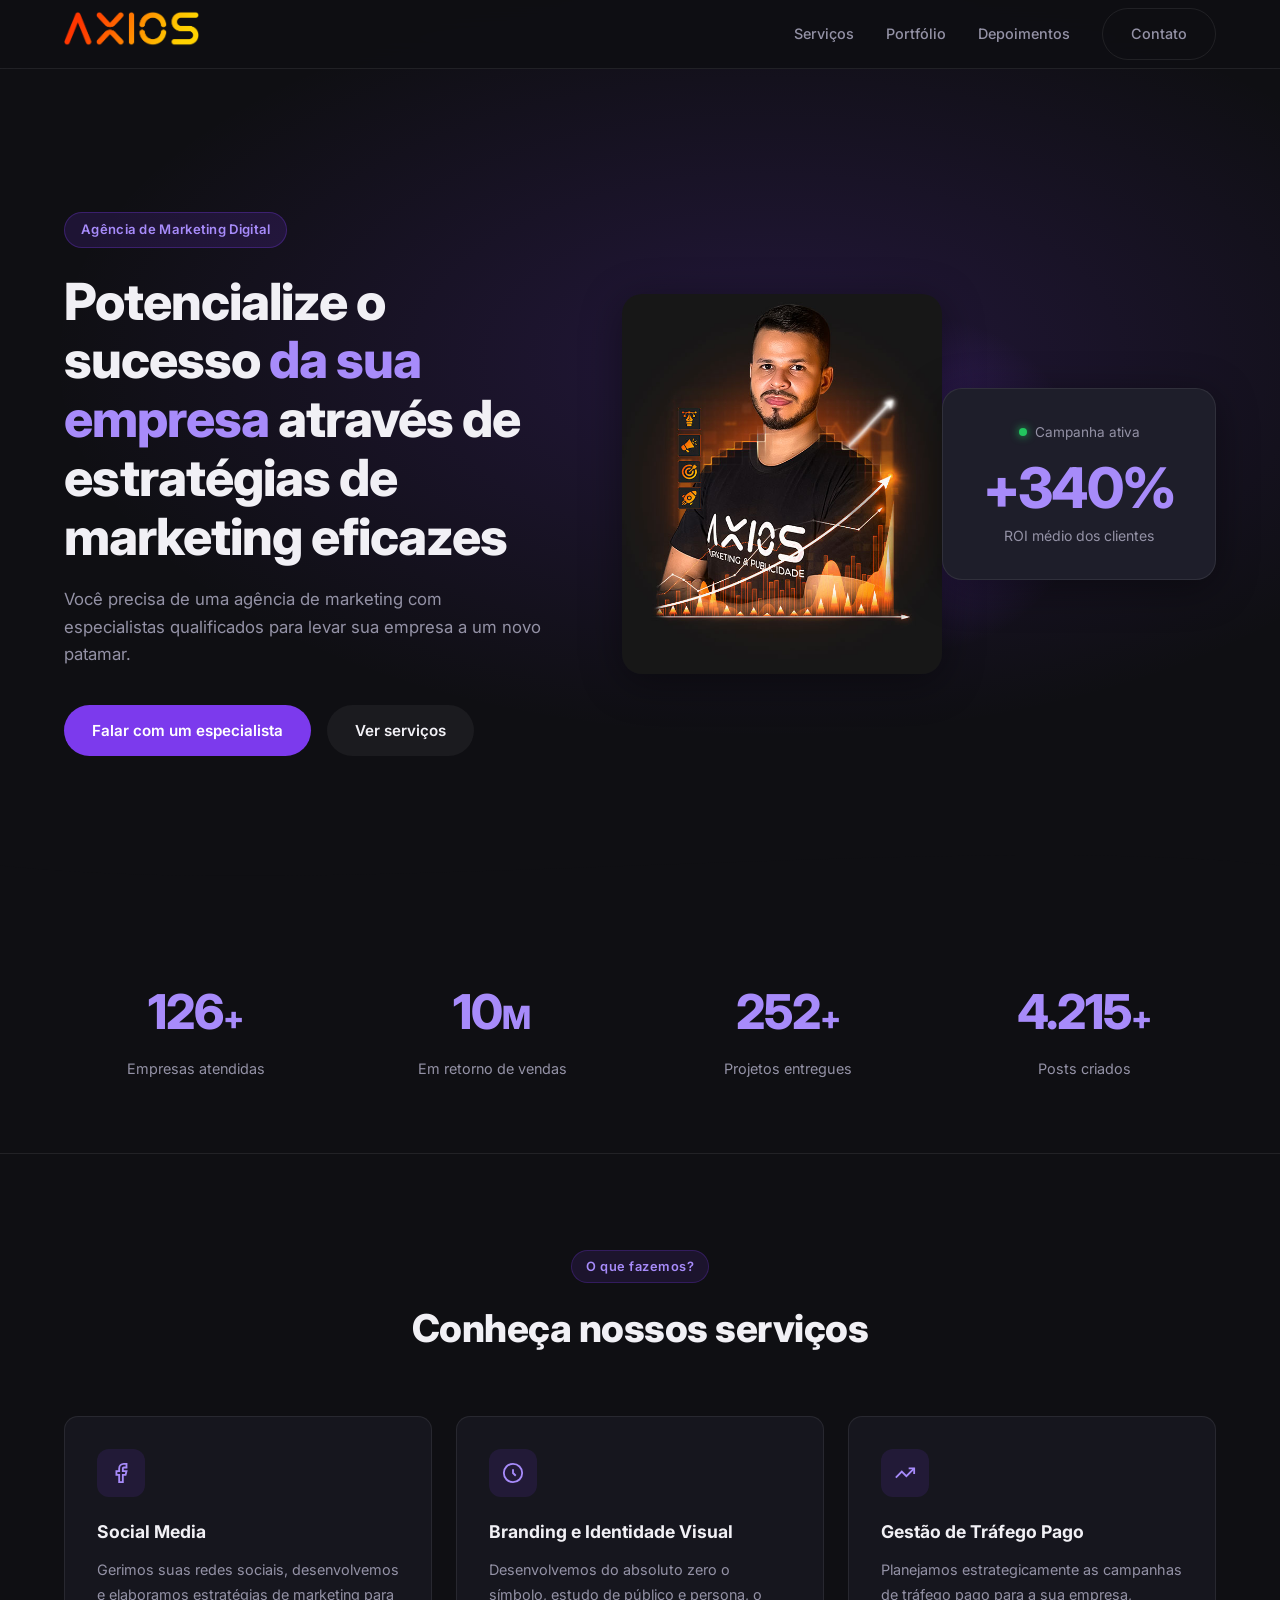
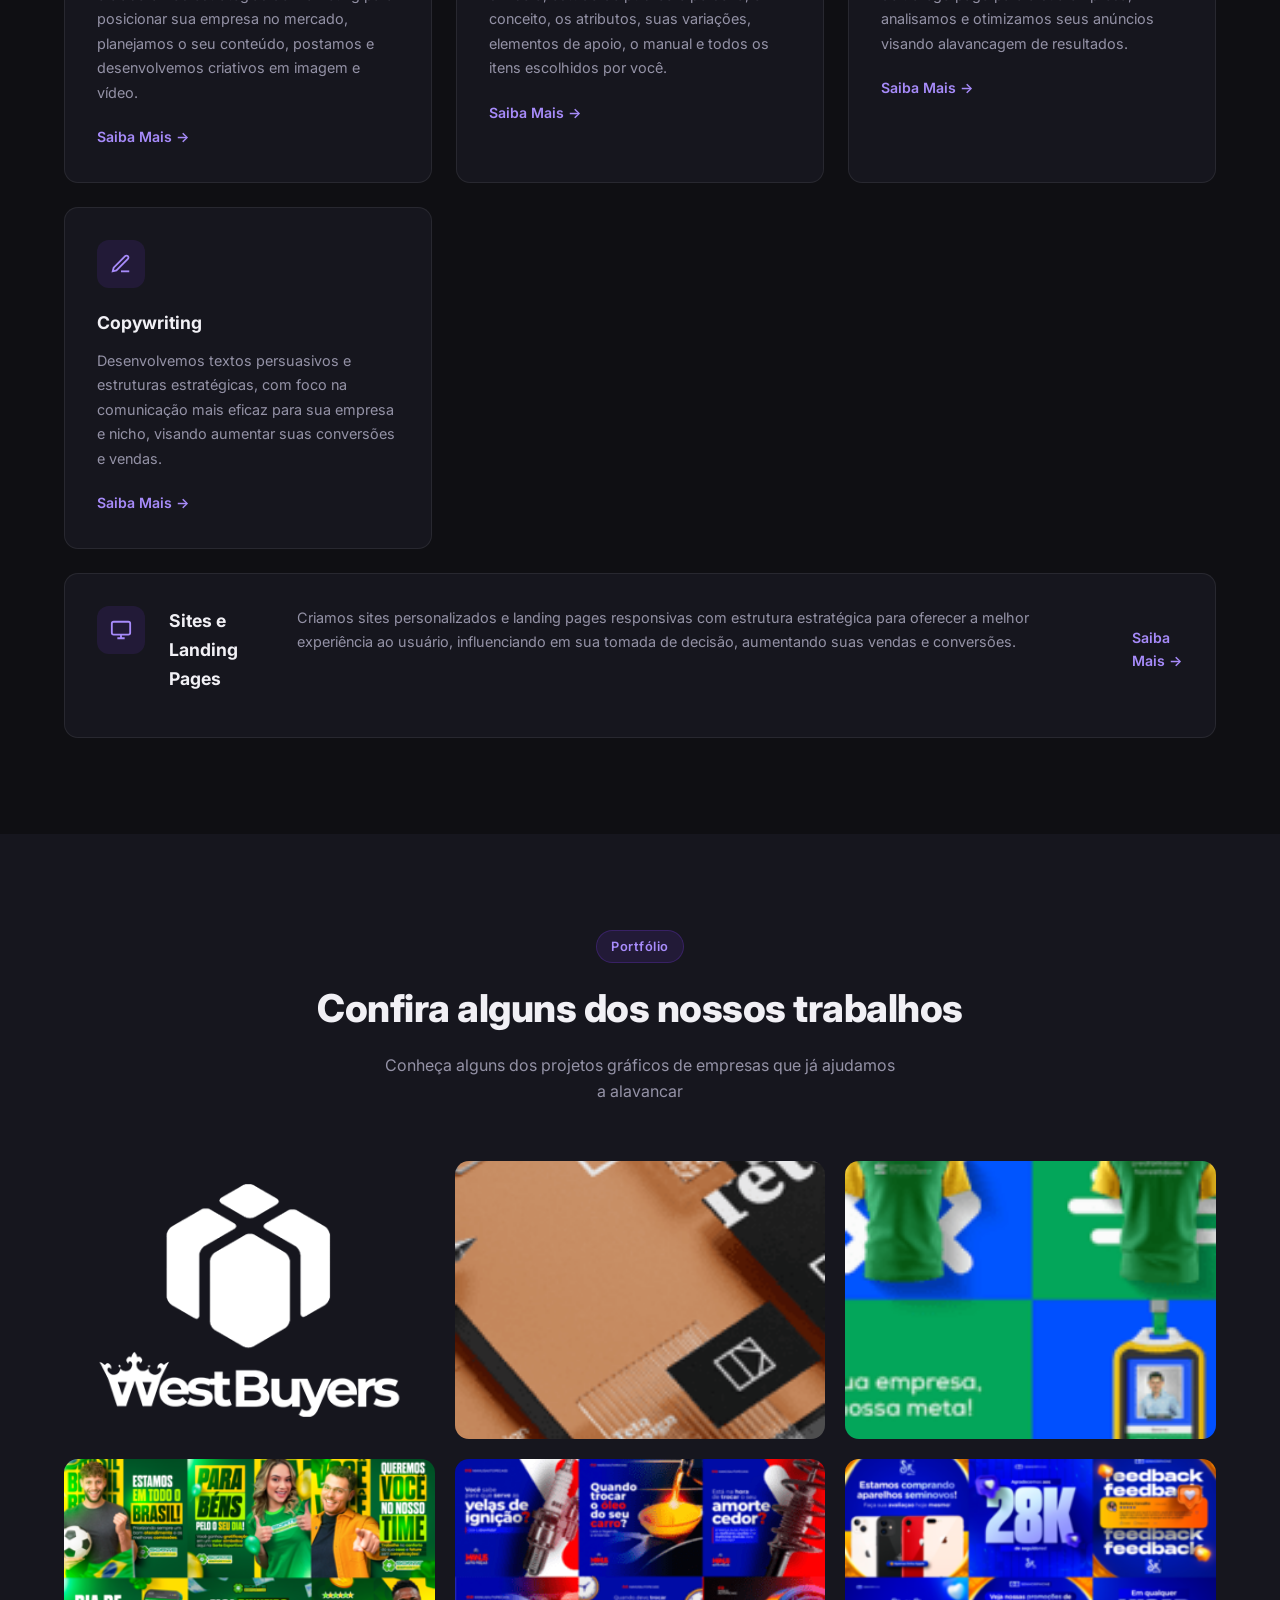
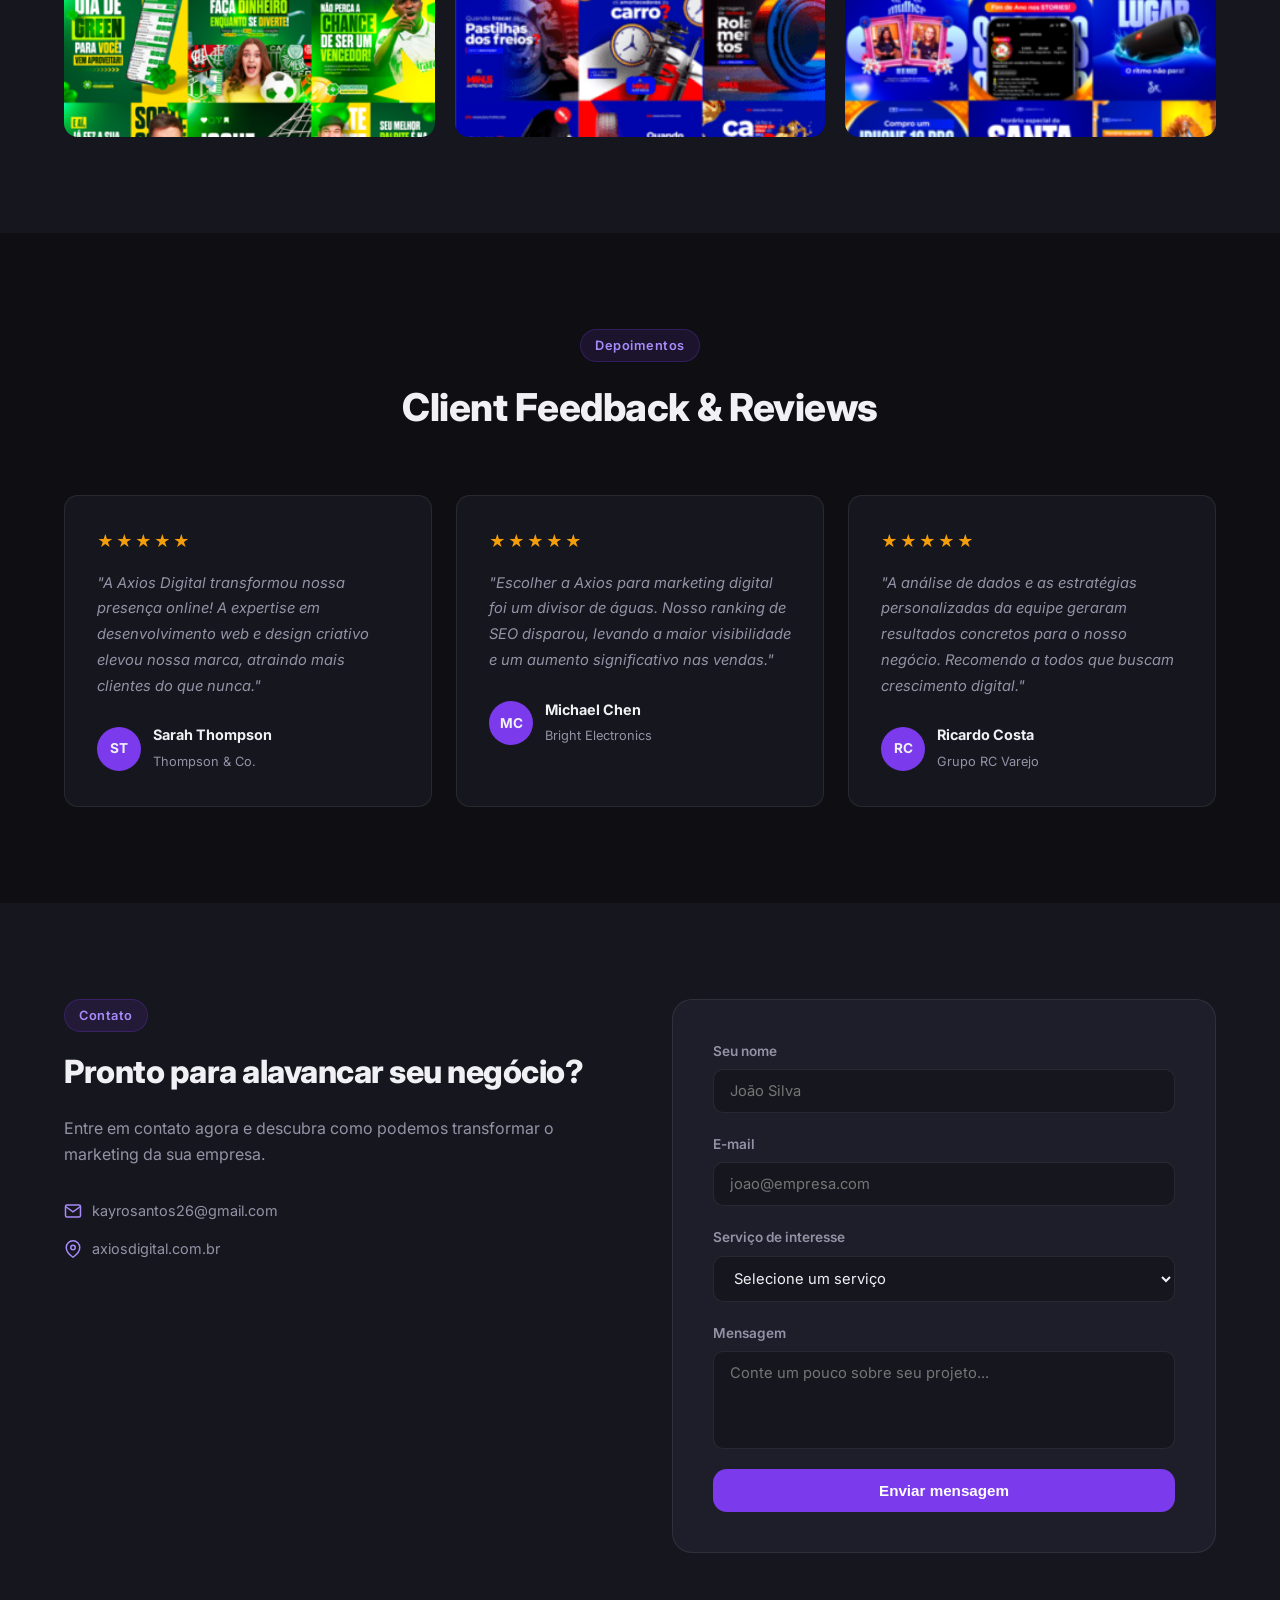
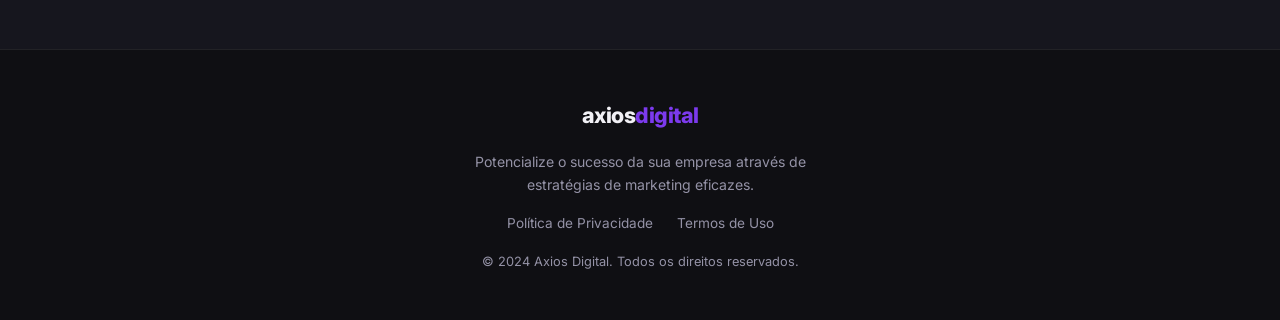
==== commit b49173a6: "fix: corrigir index.html com imagens reais do portfólio - Logo real na navbar - Foto hero real - 6 p" ====
--- a/index.html
+++ b/index.html
@@ -8,13 +8,14 @@
   <link rel="preconnect" href="https://fonts.googleapis.com" />
   <link href="https://fonts.googleapis.com/css2?family=Inter:wght@300;400;500;600;700;800&display=swap" rel="stylesheet" />
   <link rel="stylesheet" href="style.css" />
+  <link rel="icon" href="images/favicon.png" />
 </head>
 <body>
 
   <!-- NAV -->
   <header class="nav" id="nav">
     <div class="container nav__inner">
-      <a href="#" class="nav__logo">axios<span>digital</span></a>
+      <a href="#" class="nav__logo"><img src="images/logo.png" alt="Axios Digital" class="nav__logo-img" /></a>
       <nav class="nav__links">
         <a href="#servicos">Serviços</a>
         <a href="#portfolio">Portfólio</a>
@@ -41,6 +42,7 @@
       </div>
       <div class="hero__image">
         <div class="hero__glow"></div>
+        <img src="images/pessoa.jpg" alt="Especialista em marketing" class="hero__photo" />
         <div class="hero__card">
           <div class="hero__card-line">
             <span class="dot dot--green"></span>
@@ -146,37 +148,37 @@
       </div>
       <div class="portfolio__grid">
         <div class="portfolio-item">
-          <div class="portfolio-item__img portfolio-item__img--1"></div>
-          <div class="portfolio-item__overlay">
-            <a href="#contato" class="btn btn--primary">Ver Projeto</a>
-          </div>
-        </div>
-        <div class="portfolio-item">
-          <div class="portfolio-item__img portfolio-item__img--2"></div>
-          <div class="portfolio-item__overlay">
-            <a href="#contato" class="btn btn--primary">Ver Projeto</a>
-          </div>
-        </div>
-        <div class="portfolio-item">
-          <div class="portfolio-item__img portfolio-item__img--3"></div>
-          <div class="portfolio-item__overlay">
-            <a href="#contato" class="btn btn--primary">Ver Projeto</a>
-          </div>
-        </div>
-        <div class="portfolio-item">
-          <div class="portfolio-item__img portfolio-item__img--4"></div>
-          <div class="portfolio-item__overlay">
-            <a href="#contato" class="btn btn--primary">Ver Projeto</a>
-          </div>
-        </div>
-        <div class="portfolio-item">
-          <div class="portfolio-item__img portfolio-item__img--5"></div>
-          <div class="portfolio-item__overlay">
-            <a href="#contato" class="btn btn--primary">Ver Projeto</a>
-          </div>
-        </div>
-        <div class="portfolio-item">
-          <div class="portfolio-item__img portfolio-item__img--6"></div>
+          <img src="images/portfolio-1.png" alt="Projeto 1" class="portfolio-item__img" />
+          <div class="portfolio-item__overlay">
+            <a href="#contato" class="btn btn--primary">Ver Projeto</a>
+          </div>
+        </div>
+        <div class="portfolio-item">
+          <img src="images/portfolio-2.png" alt="Projeto 2" class="portfolio-item__img" />
+          <div class="portfolio-item__overlay">
+            <a href="#contato" class="btn btn--primary">Ver Projeto</a>
+          </div>
+        </div>
+        <div class="portfolio-item">
+          <img src="images/portfolio-3.png" alt="Projeto 3" class="portfolio-item__img" />
+          <div class="portfolio-item__overlay">
+            <a href="#contato" class="btn btn--primary">Ver Projeto</a>
+          </div>
+        </div>
+        <div class="portfolio-item">
+          <img src="images/portfolio-4.png" alt="Projeto 4" class="portfolio-item__img" />
+          <div class="portfolio-item__overlay">
+            <a href="#contato" class="btn btn--primary">Ver Projeto</a>
+          </div>
+        </div>
+        <div class="portfolio-item">
+          <img src="images/portfolio-5.png" alt="Projeto 5" class="portfolio-item__img" />
+          <div class="portfolio-item__overlay">
+            <a href="#contato" class="btn btn--primary">Ver Projeto</a>
+          </div>
+        </div>
+        <div class="portfolio-item">
+          <img src="images/portfolio-6.png" alt="Projeto 6" class="portfolio-item__img" />
           <div class="portfolio-item__overlay">
             <a href="#contato" class="btn btn--primary">Ver Projeto</a>
           </div>
--- a/style.css
+++ b/style.css
@@ -79,6 +79,7 @@
   letter-spacing: -0.5px;
 }
 .nav__logo span { color: var(--accent); }
+.nav__logo-img { height: 36px; width: auto; object-fit: contain; }
 .nav__links {
   display: flex;
   align-items: center;
@@ -166,6 +167,14 @@
   background: radial-gradient(circle, rgba(124,58,237,0.35) 0%, transparent 70%);
   border-radius: 50%;
 }
+.hero__photo {
+  position: relative;
+  width: 320px;
+  height: 380px;
+  object-fit: cover;
+  border-radius: 20px;
+  box-shadow: var(--shadow);
+}
 .hero__card {
   position: relative;
   background: var(--bg3);
@@ -334,14 +343,9 @@
 .portfolio-item__img {
   width: 100%;
   height: 100%;
+  object-fit: cover;
   transition: transform 0.4s ease;
 }
-.portfolio-item__img--1 { background: linear-gradient(135deg, #7c3aed 0%, #2563eb 100%); }
-.portfolio-item__img--2 { background: linear-gradient(135deg, #db2777 0%, #7c3aed 100%); }
-.portfolio-item__img--3 { background: linear-gradient(135deg, #0891b2 0%, #7c3aed 100%); }
-.portfolio-item__img--4 { background: linear-gradient(135deg, #16a34a 0%, #0891b2 100%); }
-.portfolio-item__img--5 { background: linear-gradient(135deg, #ea580c 0%, #db2777 100%); }
-.portfolio-item__img--6 { background: linear-gradient(135deg, #7c3aed 0%, #16a34a 100%); }
 .portfolio-item__overlay {
   position: absolute;
   inset: 0;
